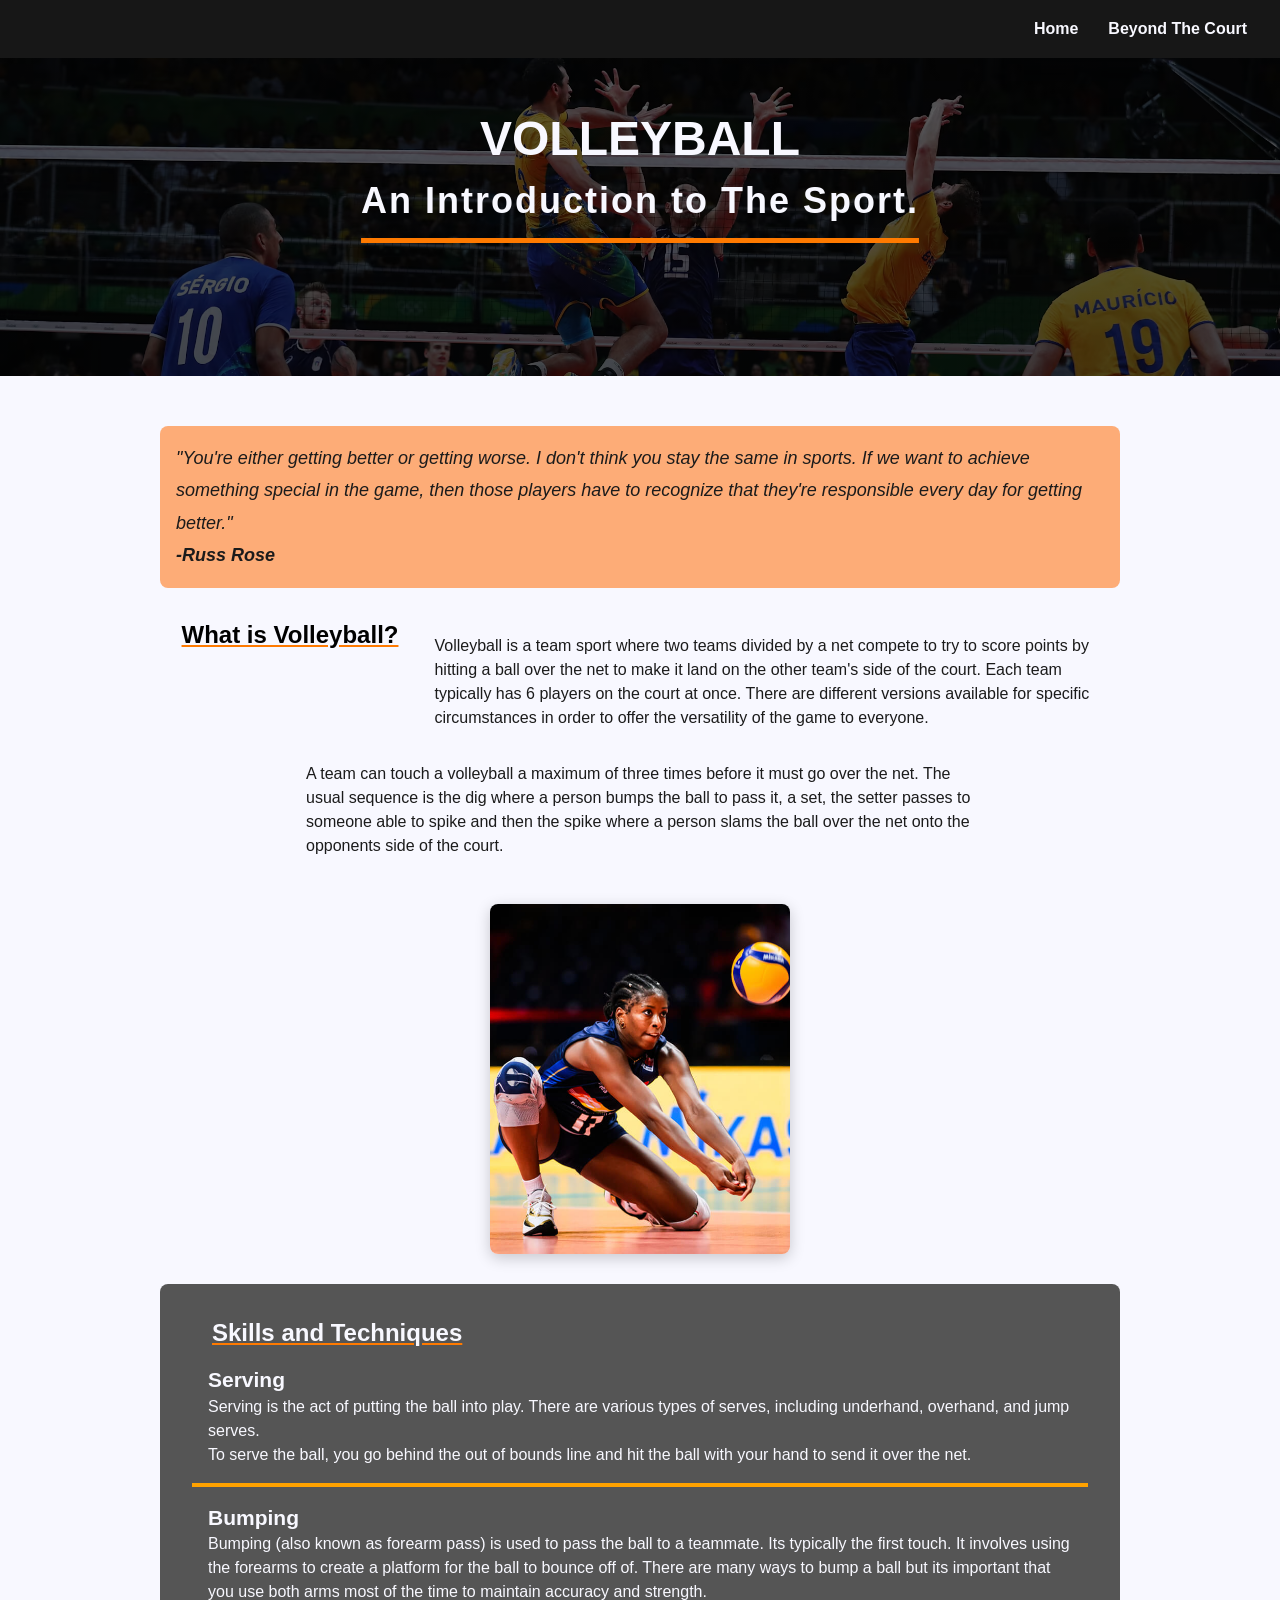
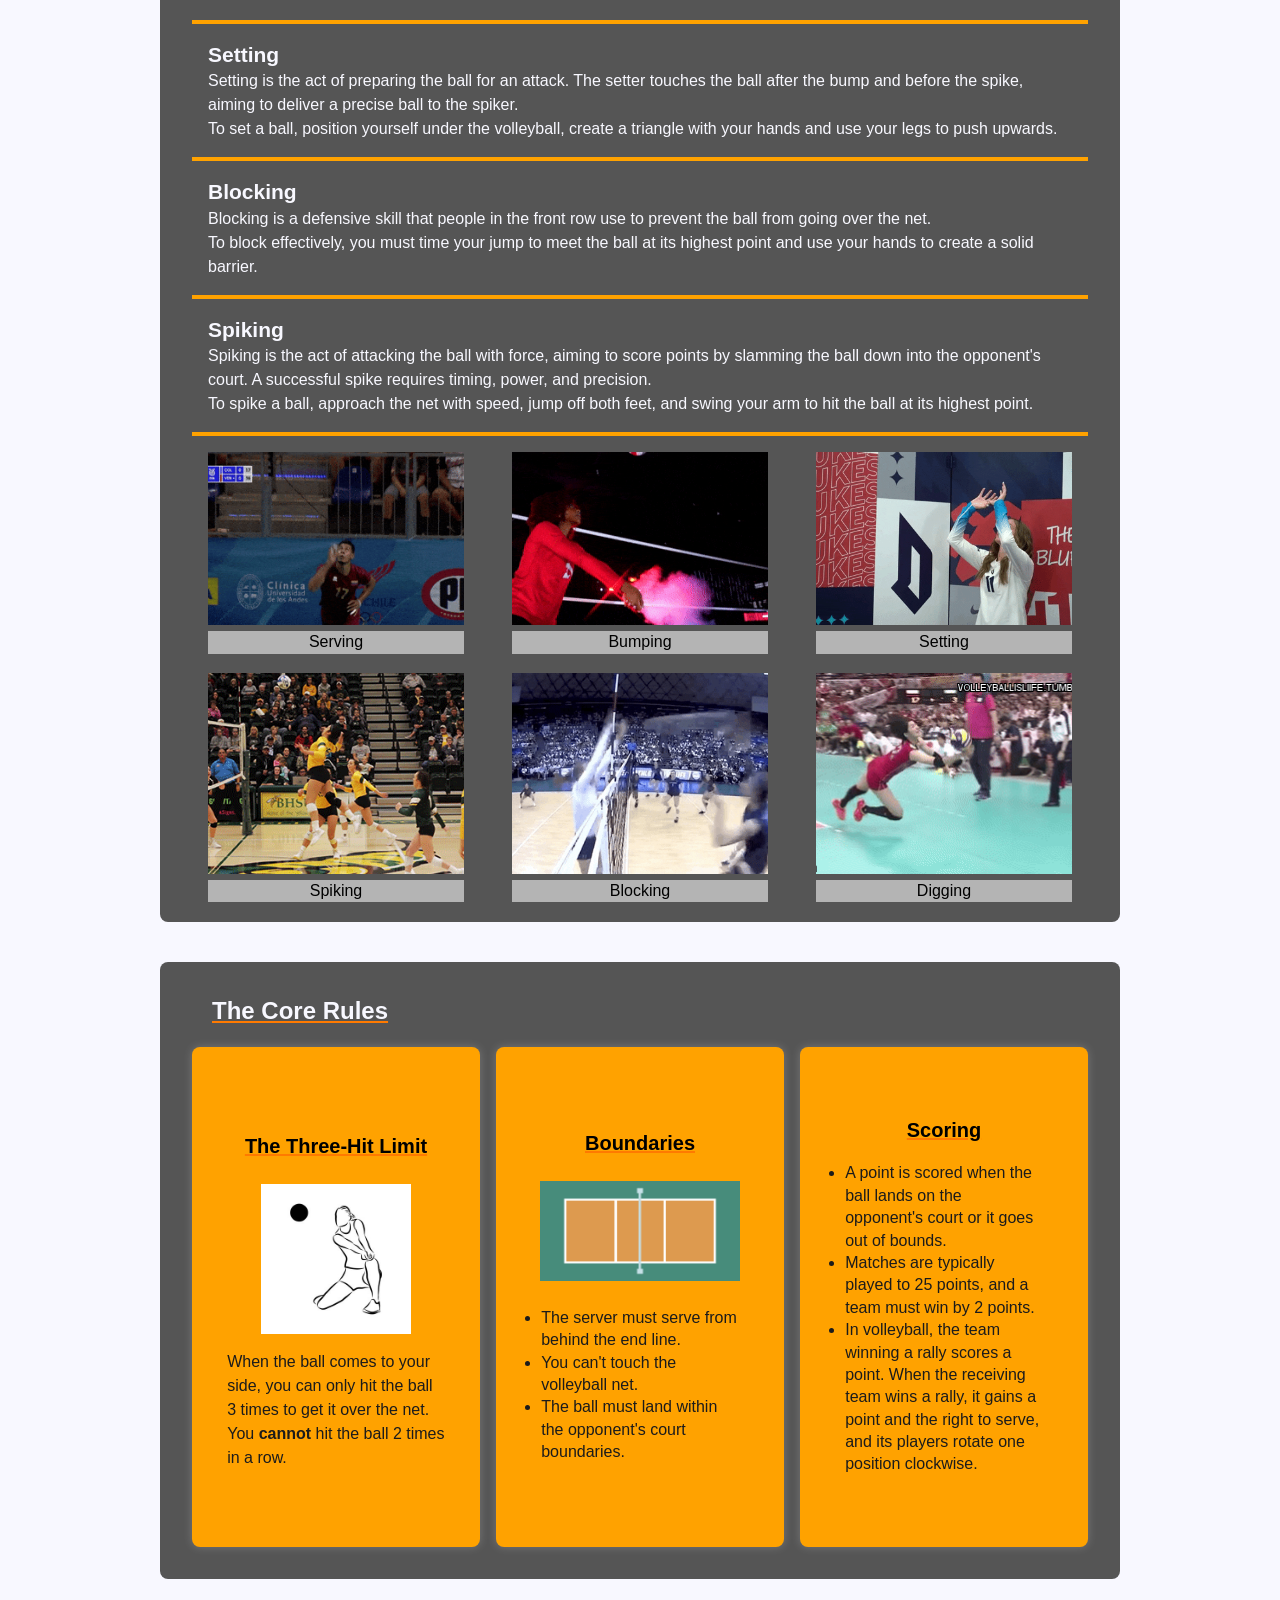
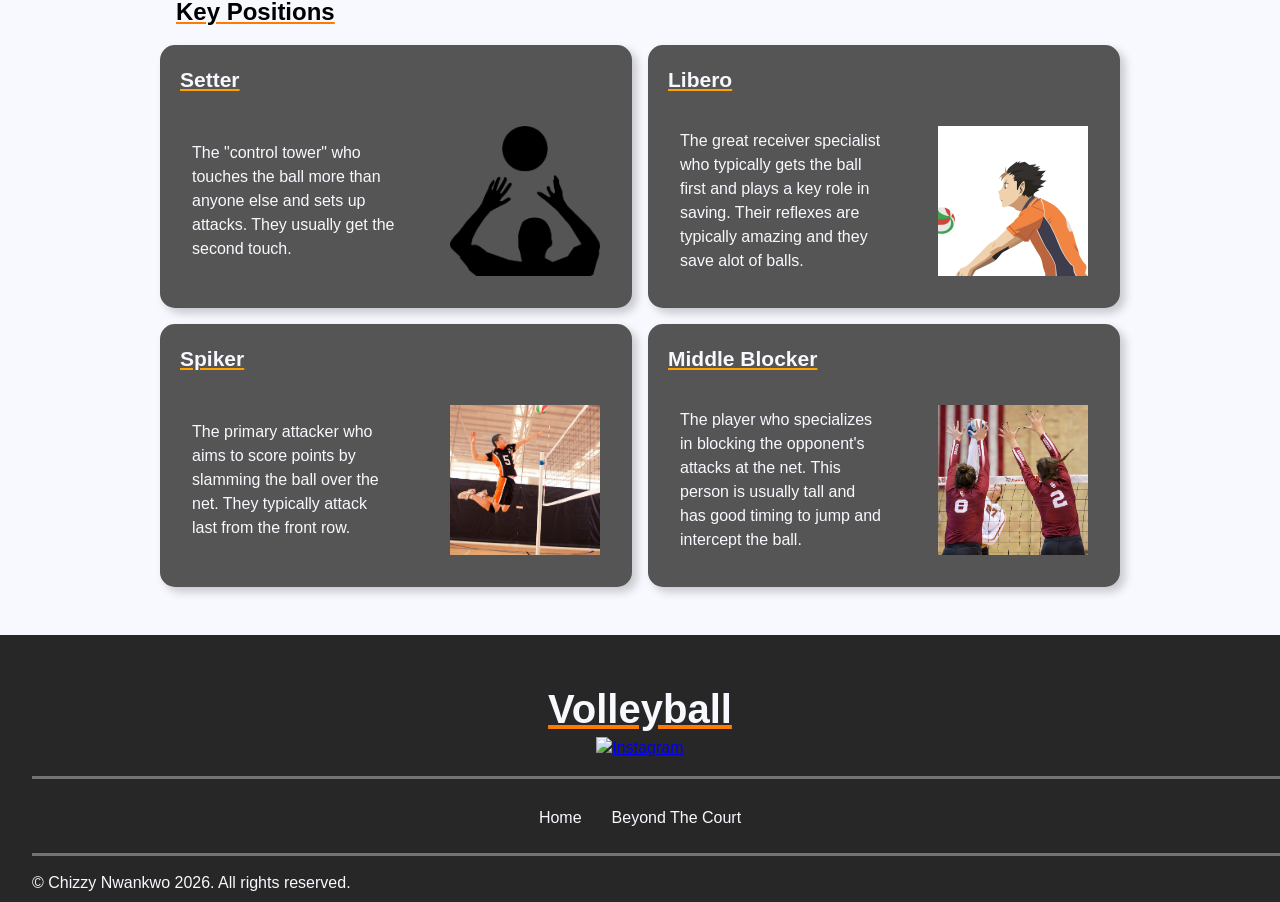
==== index.html @ 3b21a5c4 "Finished commenting beyond-the-court" ====
<!-- 
  Name: Chizzy Nwankwo
  Course: Web Development II
  Teacher: Mr. Hardman
  School: Pembina Trails Collegiate
  Date Last Modified: June 9 2026
-->
<!doctype html>
<html lang="en">
  <head>
    <meta charset="UTF-8" />
    <meta name="viewport" content="width=device-width, initial-scale=1.0" />
    <title>Volleyball</title>
    <link rel="icon" type="image/png" href="images/white-volleyball.png" />
    <link rel="stylesheet" href="stylesheets/website-styles.css" />
    <script src="scripts/back-to-top.js" defer></script>

    <style>
      /*
        This styles the quote at the beginning of the page.
        I made the font size 1.8 rem because the default paragraph size is
        1.6 and I wanted this one to stand out more.
      */
      #beginning-quote {
        background-color: #ff8b3db2;
        padding: 16px;
        border-radius: 8px;
        margin-top: 50px;
        font-size: 1.8rem;
        line-height: 1.8;
        margin-bottom: 16px;
        font-style: italic;
      }

      /*
        This styles the container that holds two paragraphs
        and an image in a flex container. It centers the content and pushes
        away from the quote above it.
      */
      #what-is-volleyball-container {
        display: flex;
        flex-direction: row;
        margin-top: 30px;
        justify-content: center;
        flex-wrap: wrap;
      }

      /*
        This styles the paragraphs in the container. I set the width as 700 because
        I wanted it to fit perfectly on a mobile device since this is an
        information website mostly.
      */
      #what-is-volleyball-container p {
        max-width: 700px;
        padding: 16px;
      }

      /*
        Here I am styling the image. I use object-fit
        because I don't want the image to become squished.
        box-shadow creates a shadow around the html layout
      */
      #what-is-volleyball-container img {
        border-radius: 8px;
        margin: 30px;
        width: 100%;
        max-width: 300px;
        max-height: 500px;
        object-fit: cover;
        box-shadow: 0 4px 15px rgba(0, 0, 0, 0.2);
      }

      /*
        This styles the skills container where it talks about the main
        skills you need when playing volleyball.
        Its flex direction is set to column because I want the content to go downwards.
       */
      #skills-container {
        display: flex;
        flex-direction: column;
        margin-right: auto;
        margin-left: auto;
        align-content: center;
        width: 100%;
        background-color: #555555;
        border-radius: 8px;
        padding: 32px;
      }

      /*
        This styles the gallery container that holds all the
        GIFs that show the volleyball skills.

        I give the grid a large gap to create space between the GIFs so that the person
      */
      #skills-gallery-container {
        display: grid;
        grid-template-columns: repeat(auto-fit, minmax(200px, 1fr));
        grid-template-rows: repeat(auto-fit, minmax(100px, 1fr));
        gap: 48px;
        margin-top: 16px;
        margin: 16px;
      }

      /*
        Styling the images inside the grid layout. This styling
        makes them take up the amount of
        space they can and I'm using cover to
        make sure the images don't stretch.
       */
      #skills-gallery-container img {
        width: 100%;
        height: 100%;
        object-fit: cover;
      }

      /*
        This styles the caption under the GIFs
        Each one has the name of the skill it is displaying so
        the example can be easily understandable after reading the information above.
      */
      #skills-gallery-container figcaption {
        background-color: #b4b4b4;
        text-align: center;
      }

      #skills-container h3 {
        color: #f8f8ff;
      }
      /*
        This styles the h4 and the paragraph elements within the skills container.
        I'm making the text color and background white and dark grey.
      */
      #skills-container h4,
      #skills-container p {
        color: ghostwhite;
        background-color: #555555;
      }

      /*
        Styling each fundamental style div inside the container
        I give each one a maximum width because I want the content to look even.
        The container is centered using margin auto.
        Each one has a border at the bottom to separate them visually.
      */
      .fundamental-skill {
        max-width: 900px;
        margin-right: auto;
        margin-left: auto;
        padding: 16px;
        border-bottom: 4px solid #ffa200;
      }

      /*
        Removing the underline on each of those h4 elements
        because I feel like there are too many underlines and
        the user will get distracted.
      */
      .fundamental-skill h4 {
        text-decoration: none;
      }

      /*
        Styling the section that holds all the core rules
        I'm giving it a padding of 16px because I want there to be
        null space for the core rule cards.
        The background is dark grey to make the cards pop out and so the user will focus more on the content.
      */
      #core-rules-container {
        margin-top: 40px;
        border-radius: 8px;
        background-color: #555555;
        padding: 32px;
      }

      /*
        Styling the h3 in the container and giving it a text color of
        ghostwhite because the background is darker.
      */
      #core-rules-container h3 {
        color: ghostwhite;
      }

      /*
        Styling the div that holds all the core rules. Making this
        a grid container so that the cards will all be the same size.
        If one card is taller, the others will match its height.

        Giving the grid columns a responsive layout allows
        for better use of space. I use auto-fit so that the cards
        can adapt to the available width.

        I also use auto-fill for the rows so that they will
        expand to fill the remaining vertical space.

        The margin-top is used to push the cards away from the h3
      */
      #core-rules {
        display: grid;
        grid-template-columns: repeat(auto-fit, minmax(250px, 1fr));
        grid-template-rows: repeat(auto-fill, 500px);
        margin-top: 20px;
        gap: 16px;
      }

      /*
        Styling the core rule cards that hold all 3 rules

        Making them a flexbox so that the content will align
        to the center and respond one-dimensionally,
        giving them each a background color that is light so that
        the content can be easily readable.

        Adding a box shadow helps to lift the cards off the background and gives
        it more of a 3D appearance.
      */
      .core-rule-card {
        display: flex;
        flex-direction: column;
        align-items: center;
        justify-content: center;
        background-color: #ffa200;
        padding: 8px;
        box-shadow: 0px 0px 10px rgba(255, 255, 255, 0.2);
        border-radius: 8px;
      }

      /*
        Styling the h4 in each of the cards. Giving it a margin to push it away
        from the top of the card and the top of the texts.
      */
      .core-rule-card h4 {
        text-align: center;
        font-size: 20px;
        margin: 8px;
      }
      /*
        Pushing the image inside the card away from the text and title
      */
      .core-rule-card img {
        margin: 16px;
      }

      /*
        Styling the text content inside the card. Giving it a width of 80%
        so that it doesn't take up the full width of the card.
        Also making the display block so that the li tags in
        the ul won't go sideways but downwards.
      */
      .core-rule-card p,
      .core-rule-card ul {
        display: block;
        color: #1b1b1b;
        width: 80%;
      }

      /*
        Styling the container that holds all the volleyball position cards.
        I used grid-template-columns and grid-template-rows
        to create a responsive 2x2 grid layout.

        I give each card a gap so that they are spaced evenly.
      */
      #volleyball-positions-container {
        display: grid;
        grid-template-columns: repeat(2, 1fr);
        grid-template-rows: repeat(2, 1fr);
        gap: 16px;
      }

      /*
        Styling the individual volleyball position cards. Giving
        it a border radius to give a more modern and sleek design.

        Adding a box shadow helps to lift the cards off the background and pop out more.
      */
      .volleyball-position-card {
        background-color: #555555;
        border-radius: 15px;
        box-shadow: 5px 5px 10px rgba(0, 0, 0, 0.2);
      }

      /*
        Styling the h4 in each of the cards. Giving it a margin to push it away
        from the top of the card and the top of the texts.

        Adding an underline to the h4 do easily distinguish
        it from the rest of the text.
      */
      .volleyball-position-card h4 {
        margin: 20px;
        color: ghostwhite;
        text-decoration: underline #ffa200;
      }

      /*
        Here I am styling the position content container which is
        a div inside the volleyball position card.

        The reason why I added another div inside was because
        I didn't like how the h4 was included in the flexbox.
        I wanted the image to be right next to the text so that
        the user could see both at the same time. I felt like having the image at the bottom
        on a computer would make them want to look at the next card right away instead of
        paying more attention to the current one.

        Giving a gap so that the image and text are not too close together.

        Giving margin so that the div will be away from the card this is also called giving null space.
      */
      .position-content {
        display: flex;
        flex-direction: row;
        justify-content: space-between;
        gap: 16px;
        align-items: center;
        margin: 32px;
      }
      /*
        Giving the images a specific size so that they are uniform across all cards.

        Object-fit is used to specify how the image should be resized to fit its container.
          cover Makes it so that the image won't stretch or distort, but instead will fill the
          container while maintaining its aspect ratio.
      */
      .position-content img {
        width: 150px;
        height: 150px;
        object-fit: cover;
      }

      /*
        Styling the paragraph inside the position content container.
        Making the width 50% to leave the other 50% for the image.
      */
      .position-content p {
        width: 50%;
        color: ghostwhite;
      }

      /*
        Centering everything once the paragraph becomes
        too skinny next to the image
        Now I want the paragraph to take up the full width because the image
        will now move to the bottom.
      */
      @media (max-width: 818px) {
        .position-content {
          flex-direction: column;
          text-align: center;
        }

        .position-content p {
          width: 100%;
        }
      }
    </style>
  </head>
  <body>
    <header>
      <nav>
        <ul>
          <li><a href="index.html">Home</a></li>
          <li><a href="beyond-the-court.html">Beyond The Court</a></li>
        </ul>
      </nav>
      <h1>Volleyball</h1>
      <h2>An Introduction to The Sport.</h2>
    </header>
    <main>
      <!-- 
        Creating a back to top button that will go the bottom right. 
        
        The # in the href makes the a tag link to the page the user is in.
        Adding the arrow up image so that people can understand it brings them up.
      -->
      <a id="back-to-top" href="#"
        ><img src="images/arrow-up.png" alt="Arrow up button image."
      /></a>

      <!-- 
        This is the beginning quote for the volleyball webpage.
        
        I use a span to refrence the person that gave the quote because
        it is easier and better than using a blockquote and cite tag.
      -->
      <p id="beginning-quote">
        "You're either getting better or getting worse. I don't think you stay
        the same in sports. If we want to achieve something special in the game,
        then those players have to recognize that they're responsible every day
        for getting better."
        <br />
        <span style="font-weight: bold; font-style: italic">-Russ Rose</span>
      </p>

      <!-- 
        This section explains what volleyball is and 
        the simple rules that someone that wants 
        to watch will want to know.
      -->
      <section>
        <div id="what-is-volleyball-container">
          <h3>What is Volleyball?</h3>
          <p>
            Volleyball is a team sport where two teams divided by a net compete
            to try to score points by hitting a ball over the net to make it
            land on the other team's side of the court. Each team typically has
            6 players on the court at once. There are different versions
            available for specific circumstances in order to offer the
            versatility of the game to everyone.
          </p>
          <p>
            A team can touch a volleyball a maximum of three times before it
            must go over the net. The usual sequence is the dig where a person
            bumps the ball to pass it, a set, the setter passes to someone able
            to spike and then the spike where a person slams the ball over the
            net onto the opponents side of the court.
          </p>

          <!-- 
            loading lazy makes the image load when the
            user scrolls onto the image
          -->
          <img
            width="500"
            height="350"
            src="images/woman-bumping-ball.jpg"
            alt=""
            loading="lazy" />
        </div>
      </section>

      <!-- 
        This container holds an explanation for the main skills used in volleyball.

        I found it easier and more organzied to just
        give the divs that explained skills to have a class.

        Each one has a h4 for typography hierachy.
      -->
      <section id="skills-container">
        <h3>Skills and Techniques</h3>
        <div>
          <div class="fundamental-skill">
            <h4>Serving</h4>
            <p>
              Serving is the act of putting the ball into play. There are
              various types of serves, including underhand, overhand, and jump
              serves.<br />
              To serve the ball, you go behind the out of bounds line and hit
              the ball with your hand to send it over the net.
            </p>
          </div>
          <div class="fundamental-skill">
            <h4>Bumping</h4>
            <p>
              Bumping (also known as forearm pass) is used to pass the ball to a
              teammate. Its typically the first touch. It involves using the
              forearms to create a platform for the ball to bounce off of. There
              are many ways to bump a ball but its important that you use both
              arms most of the time to maintain accuracy and strength.
            </p>
          </div>
          <div class="fundamental-skill">
            <h4>Setting</h4>
            <p>
              Setting is the act of preparing the ball for an attack. The setter
              touches the ball after the bump and before the spike, aiming to
              deliver a precise ball to the spiker. <br />
              To set a ball, position yourself under the volleyball, create a
              triangle with your hands and use your legs to push upwards.
            </p>
          </div>
          <div class="fundamental-skill">
            <h4>Blocking</h4>
            <p>
              Blocking is a defensive skill that people in the front row use to
              prevent the ball from going over the net.<br />
              To block effectively, you must time your jump to meet the ball at
              its highest point and use your hands to create a solid barrier.
            </p>
          </div>
          <div class="fundamental-skill">
            <h4>Spiking</h4>
            <p>
              Spiking is the act of attacking the ball with force, aiming to
              score points by slamming the ball down into the opponent's court.
              A successful spike requires timing, power, and precision.<br />
              To spike a ball, approach the net with speed, jump off both feet,
              and swing your arm to hit the ball at its highest point.
            </p>
          </div>
        </div>
        <!-- 
          This is going to hold a grid that shows GIFs of the different
          skills and techniques.

          Each GIF is wrapped in a figure because I want the
          name of the skill to be easily under the image using a figcaption.

          Do images with a caption need an alt text?
        -->
        <div id="skills-gallery-container">
          <figure>
            <img
              src="images/man-serving-volleyball.gif"
              alt="A tall, tan man jump serving a mikasa volleyball."
              loading="lazy" />
            <figcaption>Serving</figcaption>
          </figure>
          <figure>
            <img
              src="images/person-bumping-ball.gif"
              alt="A dark skinned, puffy haired middle aged woman bumping a volleyball."
              loading="lazy" />
            <figcaption>Bumping</figcaption>
          </figure>
          <figure>
            <img
              src="images/Volleyball Setting GIF by GoDuquesne.gif"
              alt="A white middle aged female setting a volleyball."
              loading="lazy" />
            <figcaption>Setting</figcaption>
          </figure>
          <figure>
            <img
              src="images/volleyball spike GIF by Black Hills State University.gif"
              alt="A female slamming a volleyball down to the opposite court then celebrating with her team afterwards."
              loading="lazy" />
            <figcaption>Spiking</figcaption>
          </figure>
          <figure>
            <img
              src="images/College Sports Sport GIF by NCAA Championships.gif"
              alt="A female jumping and blocking a volleyball."
              loading="lazy" />
            <figcaption>Blocking</figcaption>
          </figure>
          <figure>
            <img
              src="images/person-digging-for-volleyball.webp"
              alt="An asian female diving for the volleyball outside of court and sommersaulting."
              loading="lazy" />
            <figcaption>Digging</figcaption>
          </figure>
        </div>
      </section>

      <!-- 
        This section holds the 3 main rules for playing volleyball.
        
        The section has an id to style some css properties like the background.
          I did this because I felt like the rule cards needed more space so
          that it could be more easy to read.

        The next div has an id because it will hold the cards under it.

        Lastly, the core rules cards each have a
        class so that it can be easy to style the content in it.
      -->
      <section id="core-rules-container">
        <h3>The Core Rules</h3>
        <div id="core-rules">
          <div class="core-rule-card">
            <h4>The Three-Hit Limit</h4>
            <img
              src="images/volleyball-player-serving-ball-black-white-vector-outline_231873-6393.jpg"
              width="150px"
              height="150px"
              loading="lazy" />
            <p>
              When the ball comes to your side, you can only hit the ball 3
              times to get it over the net. You <b>cannot</b> hit the ball 2
              times in a row.
            </p>
          </div>
          <div class="core-rule-card">
            <h4>Boundaries</h4>
            <img
              src="images/volleyball-court.png"
              width="200px"
              height="100px"
              alt="Birds eye view of a volleyball court."
              loading="lazy" />
            <ul id="boundaries-list-rule">
              <li>The server must serve from behind the end line.</li>
              <li>You can't touch the volleyball net.</li>
              <li>
                The ball must land within the opponent's court boundaries.
              </li>
            </ul>
          </div>

          <div class="core-rule-card">
            <h4>Scoring</h4>
            <ul>
              <li>
                A point is scored when the ball lands on the opponent's court or
                it goes out of bounds.
              </li>
              <li>
                Matches are typically played to 25 points, and a team must win
                by 2 points.
              </li>
              <li>
                In volleyball, the team winning a rally scores a point. When the
                receiving team wins a rally, it gains a point and the right to
                serve, and its players rotate one position clockwise.
              </li>
            </ul>
          </div>
        </div>
      </section>

      <!-- 
        This section talks about the 4 main positions in volleyball.
        I used inline styling for the h3 because 
        I only needed to change one property.

        Each card has an image so that the user can see what they mainly do.
      -->
      <section>
        <h3 style="padding: 16px">Key Positions</h3>

        <div id="volleyball-positions-container">
          <div class="volleyball-position-card">
            <h4>Setter</h4>
            <div class="position-content">
              <p>
                The "control tower" who touches the ball more than anyone else
                and sets up attacks. They usually get the second touch.
              </p>
              <img
                style="object-position: center 0px"
                src="images/volleyball-setter-silhouette-000000-xl.png"
                alt="A volleyball player setting the ball."
                loading="lazy" />
            </div>
          </div>
          <div class="volleyball-position-card">
            <h4>Libero</h4>
            <div class="position-content">
              <p>
                The great receiver specialist who typically gets the ball first
                and plays a key role in saving. Their reflexes are typically
                amazing and they save alot of balls.
              </p>
              <img src="images/libero-haikyuu.webp" alt="" loading="lazy" />
            </div>
          </div>
          <div class="volleyball-position-card">
            <h4>Spiker</h4>
            <div class="position-content">
              <p>
                The primary attacker who aims to score points by slamming the
                ball over the net. They typically attack last from the front
                row.
              </p>
              <img src="images/Spiker.webp" alt="" loading="lazy" />
            </div>
          </div>
          <div class="volleyball-position-card">
            <h4>Middle Blocker</h4>
            <div class="position-content">
              <p>
                The player who specializes in blocking the opponent's attacks at
                the net. This person is usually tall and has good timing to jump
                and intercept the ball.
              </p>
              <img
                src="images/volleyball-middle-blocker.jpg"
                alt=""
                loading="lazy" />
            </div>
          </div>
        </div>
      </section>
    </main>

    <!-- 
      This footer holds the links to Volleyball Canada's socials, 
      nav navigation to the other webpages and 
      copyright info.

      I add a hr tag to seperate the navigation from the legal information.
    -->
    <footer>
      <div id="footer-content">
        <h4>Volleyball</h4>
        <ul>
          <li>
            <a href="https://www.instagram.com/volleyball/">
              <img
                src="https://cdn.prod.website-files.com/5b37b8e3f23df3a4846e507e/5b4e434e7f14845cf1c931e2_DIMENSIONS_Social_Instagram.svg"
                alt="Instagram"
                loading="lazy" />
            </a>
          </li>
          <li>
            <a href="https://www.facebook.com/volleyball/">
              <img
                src="https://cdn.prod.website-files.com/5b37b8e3f23df3a4846e507e/5b4e434d86ae4be2b1b05e79_DIMENSIONS_Social_Facebook.svg"
                alt=""
                loading="lazy"
            /></a>
          </li>
          <li>
            <a href="https://twitter.com/volleyball">
              <img
                src="https://cdn.prod.website-files.com/5b37b8e3f23df3a4846e507e/5b4e434e7f1484082cc931e4_DIMENSIONS_Social_Twitter.svg"
                alt=""
                loading="lazy"
            /></a>
          </li>
        </ul>
        <hr />
        <nav>
          <ul>
            <li><a href="index.html">Home</a></li>
            <li><a href="beyond-the-court.html">Beyond The Court</a></li>
          </ul>
        </nav>
        <hr />
        <div id="footer-legal-copyright">
          &copy; Chizzy Nwankwo 2026. All rights reserved.
        </div>
      </div>
    </footer>
  </body>
</html>
---- stylesheets/website-styles.css ----
* {
  margin: 0;
  padding: 0;
  /* 
    This makes it so that the website will make the border the
    visible content outline to keep
    sizing consistent 
  */
  box-sizing: border-box;
  line-height: 140%;
}

html {
  /* This makes sizing easier and consistent. */
  font-size: 62.5%;
  scroll-behavior: smooth;
  scrollbar-width: none;
}

/* For Safari, Chrome, and Opera */
html::-webkit-scrollbar {
  display: none;
}

body {
  font-family: Verdana, Geneva, Tahoma, sans-serif;
  margin: 0;
  padding: 0;
  background-color: #f8f8ff;
  overflow-x: hidden;
  font-size: 1.6rem;
}

main {
  width: 90%;
  max-width: 960px;
  margin: 0 auto;
}

header {
  background-color: #1e1e1e;
  background-image:
    linear-gradient(rgba(0, 0, 0, 0.6), rgba(0, 0, 0, 0.7)),
    url(../images/volleyball-men-playing.avif);
  background-size: cover;
  background-position: center 35%;
  padding-bottom: 150px;
  width: 100%;
  display: flex;
  flex-direction: column;
}

nav {
  background-color: #171717;
  padding: 8px;
}

ul {
  display: flex;
  flex-direction: row;
  justify-content: right;
  margin: 0;
  padding: 10px;
}

nav li {
  list-style-type: none;
  margin: 0 15px;
  color: ghostwhite;
}

nav a {
  color: ghostwhite;
  font-weight: bold;
  text-decoration: none;
  position: relative;
  font-size: 1.6rem;
}

nav a::after {
  /*
    This makes it so that the pseudo-element
    won't have any text in it.
  */
  content: "";
  /* 
    Setting the position to absolute so that it
    will start at the origin of the anchor tag
  */
  position: absolute;

  width: 0;
  height: 2px;

  /* Positioning the underline */
  bottom: -5px;
  left: 100%;

  /* 
    Transform is used to move the element from it's original position.

    This moves the element half of
    it's containers width
  */
  transform: translateX(-100%);
  background-color: #ff7a00;
  /* 
    This is used to smoothly animate the
    width of the underline when hovering over the link.

    The ease-out easing function makes the animation
    start fast and end slow.
  */
  transition: width 0.3s ease-out;
}

/* Animating the underline when hover */
nav a:hover::after {
  width: 100%;
}

h1 {
  display: inline;
  text-align: center;
  color: ghostwhite;
  font-size: 48px;
  transform: translate(0, 70%);
  letter-spacing: 1%;
  text-transform: uppercase;
}

h2 {
  text-align: center;
  color: ghostwhite;
  font-size: 36px;
  margin-top: 50px;
  letter-spacing: 2px;
  text-decoration: underline 5px #ff7a00;
  text-underline-offset: 25px;
}

h3 {
  font-size: 24px;
  -webkit-text-decoration: underline #ff7a00;
  text-decoration: underline #ff7a00;
  padding: 0 20px;
}

h4 {
  font-size: 21px;
  -webkit-text-decoration: underline #ff7a00;
  text-decoration: underline #ff7a00;
}

.reference-link {
  color: #ff8c42;
  -webkit-text-decoration: underline 1px #ff8c42;
  text-decoration: underline 1px #ff8c42;
  text-underline-offset: 0.35em;
  transition:
    color 0.15s ease-in-out,
    -webkit-text-decoration 0.15s ease;
  transition:
    color 0.15s ease-in-out,
    text-decoration 0.15s ease;
  transition:
    color 0.15s ease-in-out,
    text-decoration 0.15s ease,
    -webkit-text-decoration 0.15s ease;
}

.reference-link:hover {
  color: #ca4d00;
  -webkit-text-decoration: underline #ca4d00;
  text-decoration: underline #ca4d00;
}

p {
  font-size: 1.6rem;
  line-height: 1.5;
  color: #1b1b1b;
}
hr {
  border: none;
  border-bottom: 3px solid gray;
  width: 70%;
  margin-left: auto;
  margin-right: auto;
}

#back-to-top {
  display: flex;
  align-items: center;
  justify-content: center;
  position: fixed;
  bottom: 20px;
  right: 30px;
  z-index: 100;
  width: 45px;
  height: 45px;
  border: none;
  background-color: rgb(164, 164, 164);
  color: white;
  cursor: pointer;
  padding: 15px;
  border-radius: 100px;
  pointer-events: none;
  opacity: 0;
}

#back-to-top.active {
  pointer-events: auto;
  opacity: 1;
}

#back-to-top:hover {
  border: 1px solid #ff7a00;
}

footer {
  background-color: #272727;
  color: ghostwhite;
  text-align: center;
  padding: 30px 16px;
  margin-top: 48px;
}

footer nav {
  margin-top: 20px;
  background: transparent;
  padding: 8px;
}

footer nav a {
  font-weight: 100;
  transition: none !important;
  animation: none !important;
}

footer ul {
  display: flex;
  flex-direction: row;
  justify-content: center;
  list-style-type: none;
  padding: 0;
}

footer hr {
  width: 100vw;
  border-color: #737373;
  margin: 16px;
  margin: 0 auto;
  padding: 8px;
}

footer h4 {
  font-size: 40px;
}

#footer-content {
  display: flex;
  flex-direction: column;
  position: relative;
  padding: 16px;
}
#footer-legal-copyright {
  position: absolute;
  top: 100%;
}
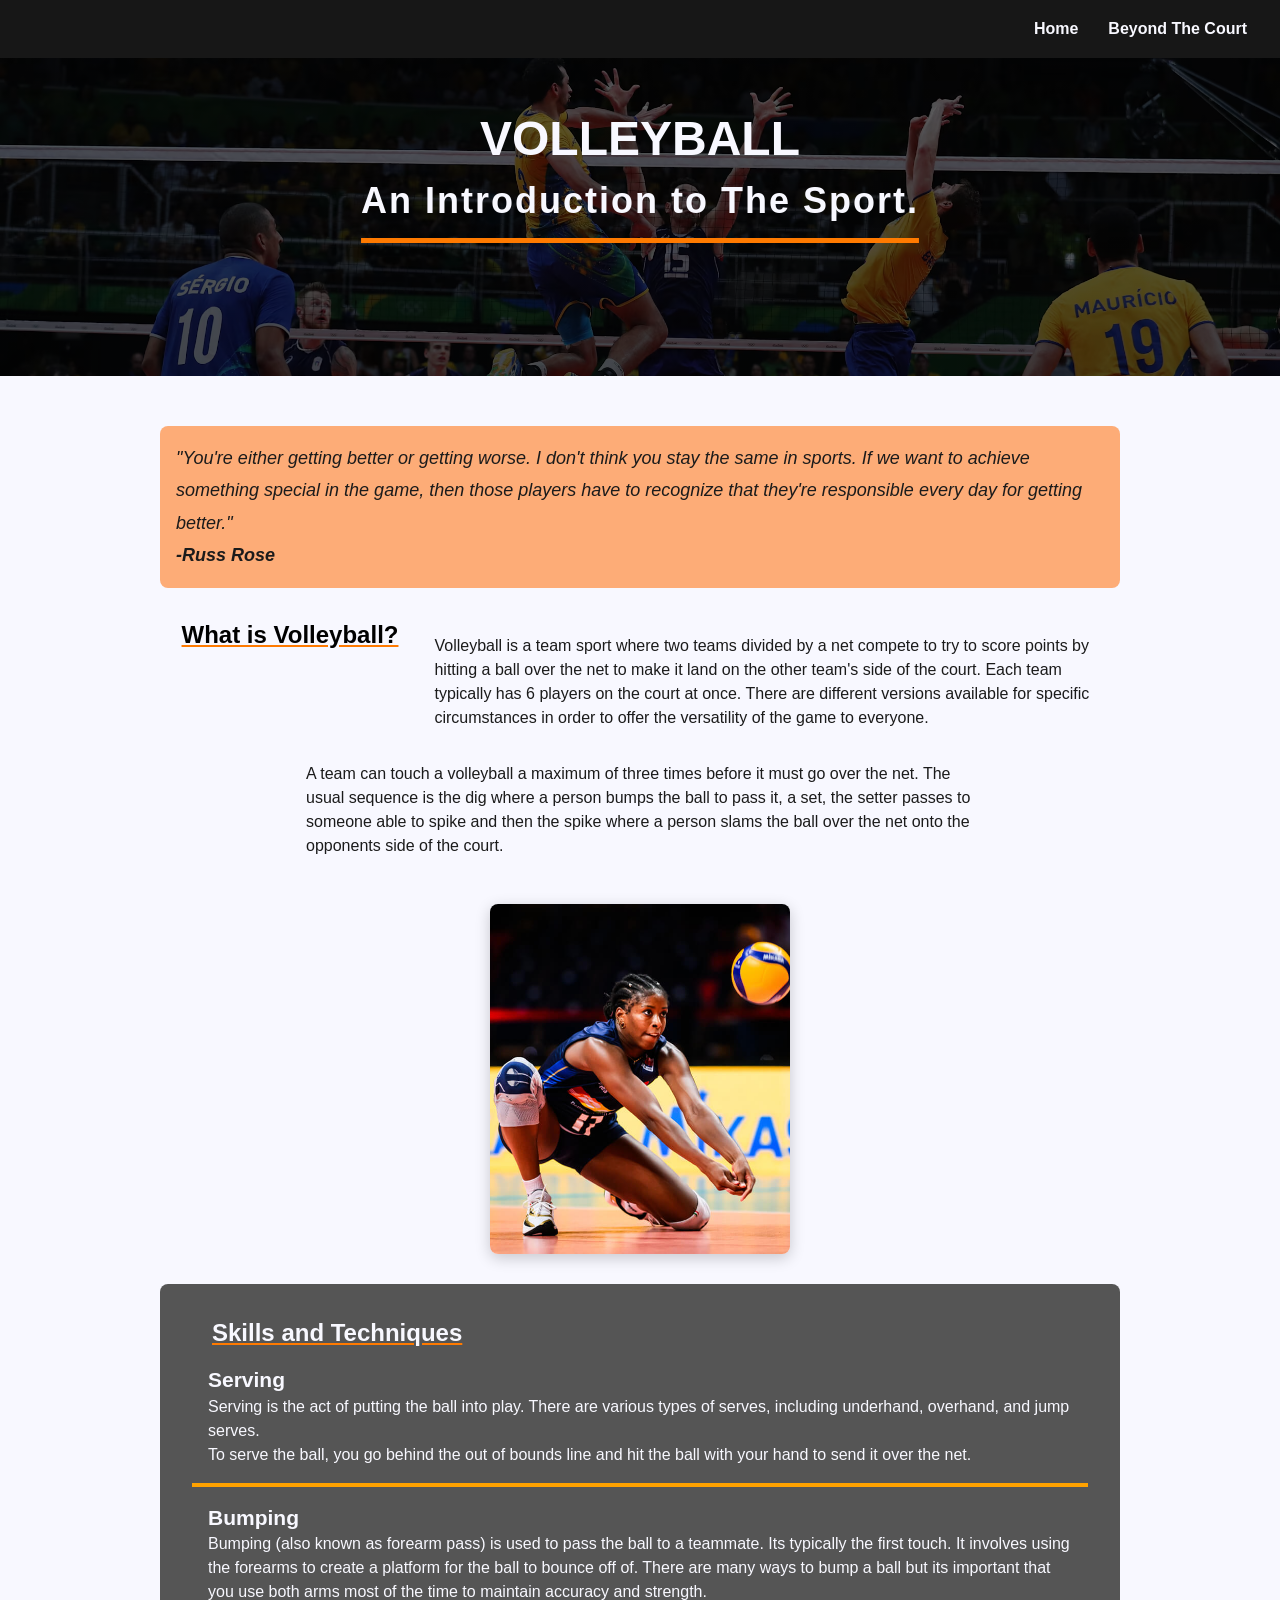
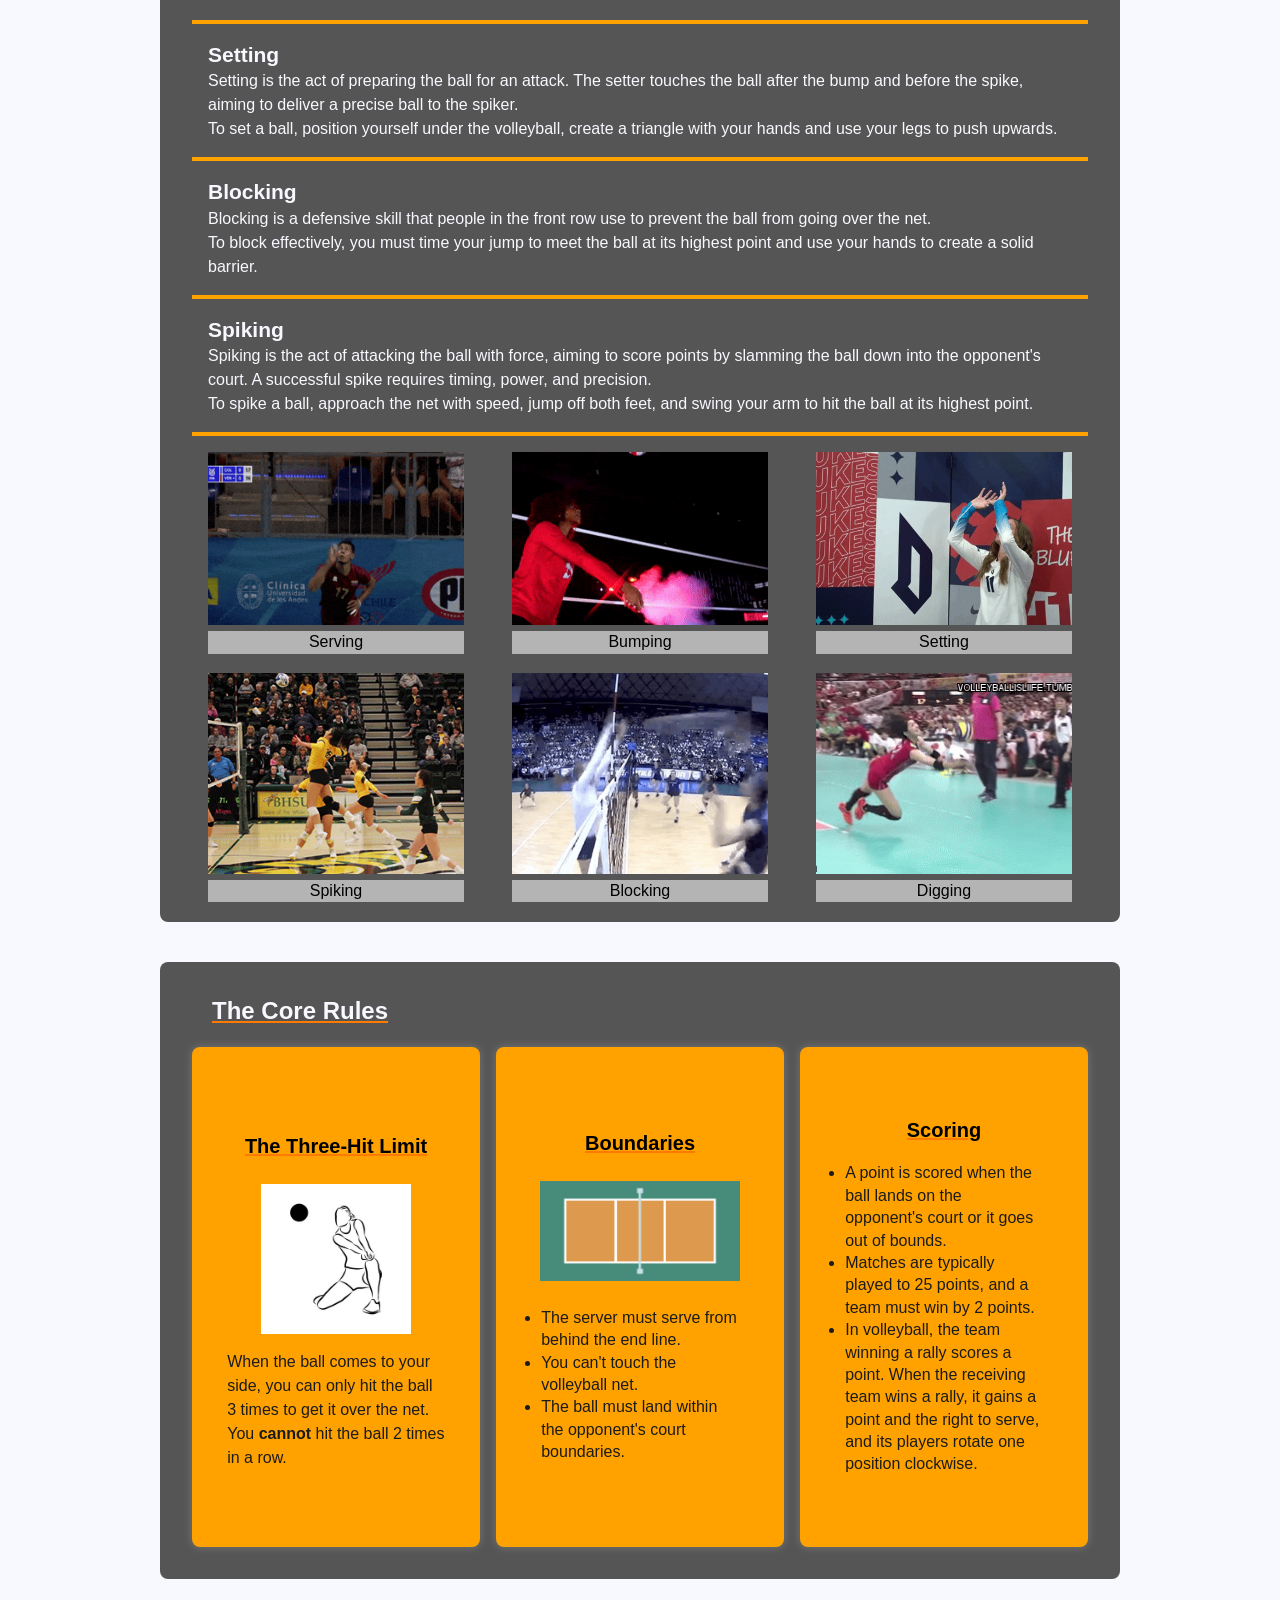
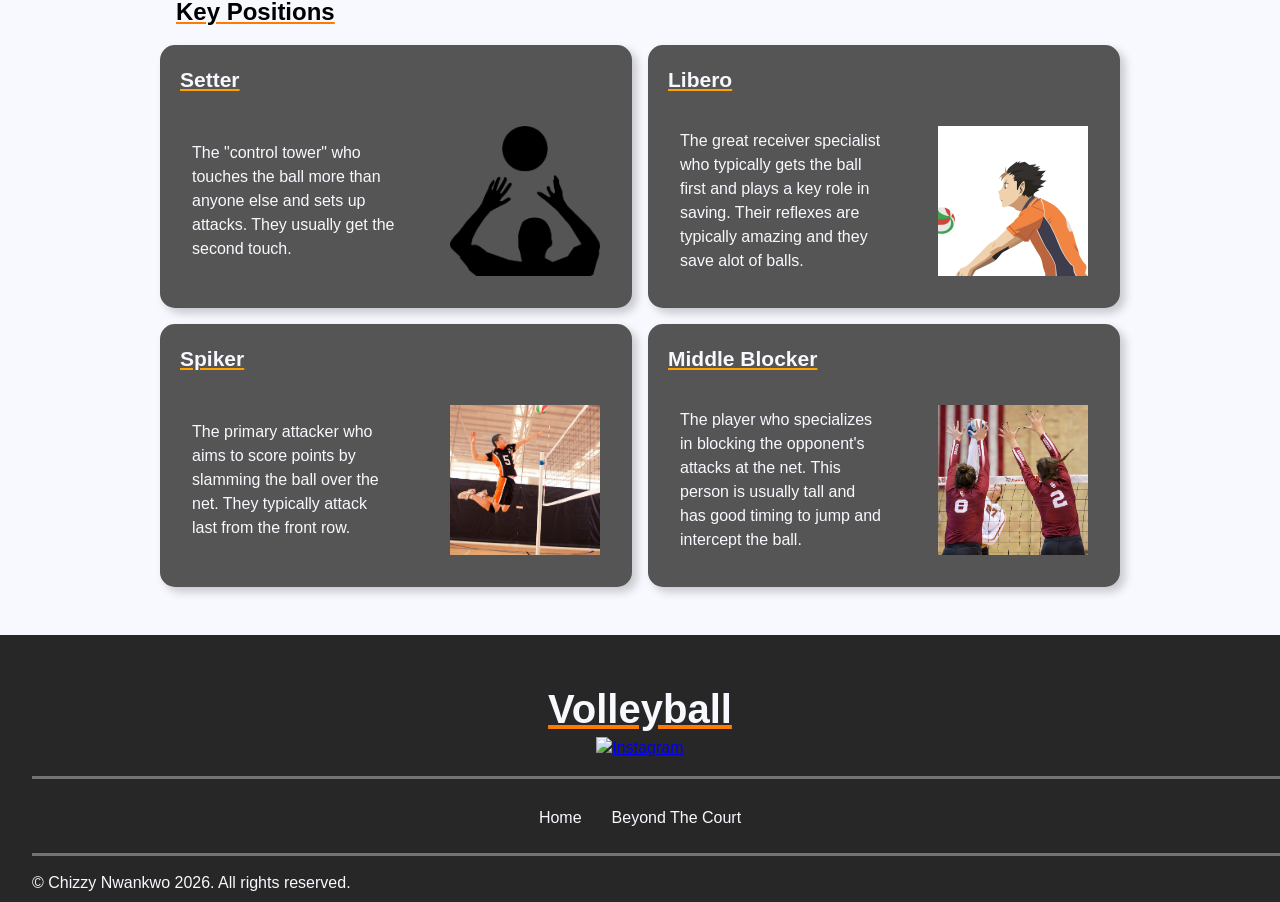
==== commit 2b44c1c6: "June 10 Evening" ====
--- a/index.html
+++ b/index.html
@@ -3,7 +3,7 @@
   Course: Web Development II
   Teacher: Mr. Hardman
   School: Pembina Trails Collegiate
-  Date Last Modified: June 9 2026
+  Date Last Modified: June 10 2026
 -->
 <!doctype html>
 <html lang="en">
--- a/stylesheets/website-styles.css
+++ b/stylesheets/website-styles.css
@@ -17,26 +17,48 @@
   scrollbar-width: none;
 }
 
-/* For Safari, Chrome, and Opera */
+/* 
+  This webkit makes the scrollbar not visible for older browers like 
+  Safari, Chrome, and Opera
+*/
 html::-webkit-scrollbar {
   display: none;
 }
 
+/* 
+  Styling the body to make sure it follows good web standards.
+*/
 body {
+  /* 
+    Using Tahoma which is a web-safe font because I like how the letters have
+    good spacing so that the content can be easily read. According to wix.com,
+    Verdana is one of the most readable fonts available.
+  */
   font-family: Verdana, Geneva, Tahoma, sans-serif;
   margin: 0;
   padding: 0;
   background-color: #f8f8ff;
+  /* 
+    This makes it so that there won't be a horizontal scrollbar 
+    if there is content that passes the regular width of the webpage.
+  */
   overflow-x: hidden;
   font-size: 1.6rem;
 }
 
 main {
+  /* 
+    I am using a liquid layout
+  */
   width: 90%;
   max-width: 960px;
   margin: 0 auto;
 }
 
+/* 
+  This styles the header and makes the image under it, have a gradient over 
+  it so that the headings can be easily read.
+*/
 header {
   background-color: #1e1e1e;
   background-image:
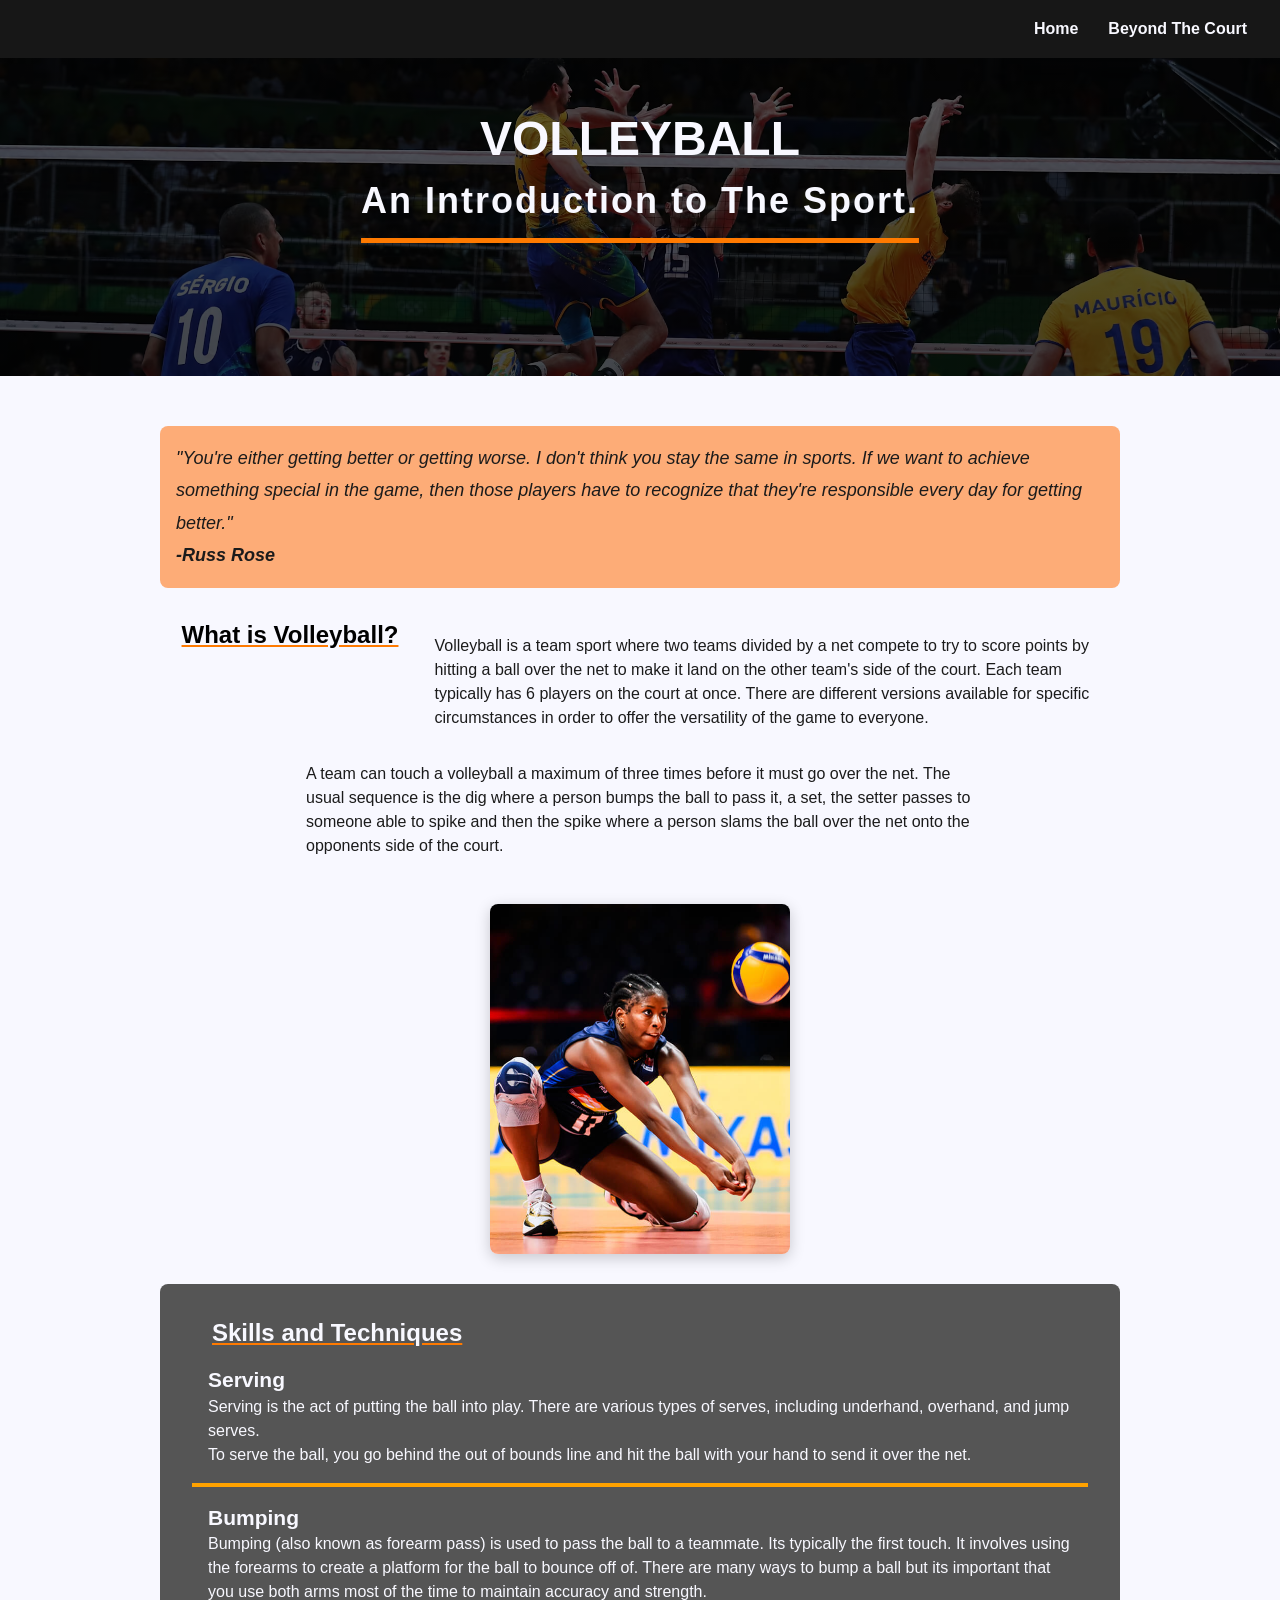
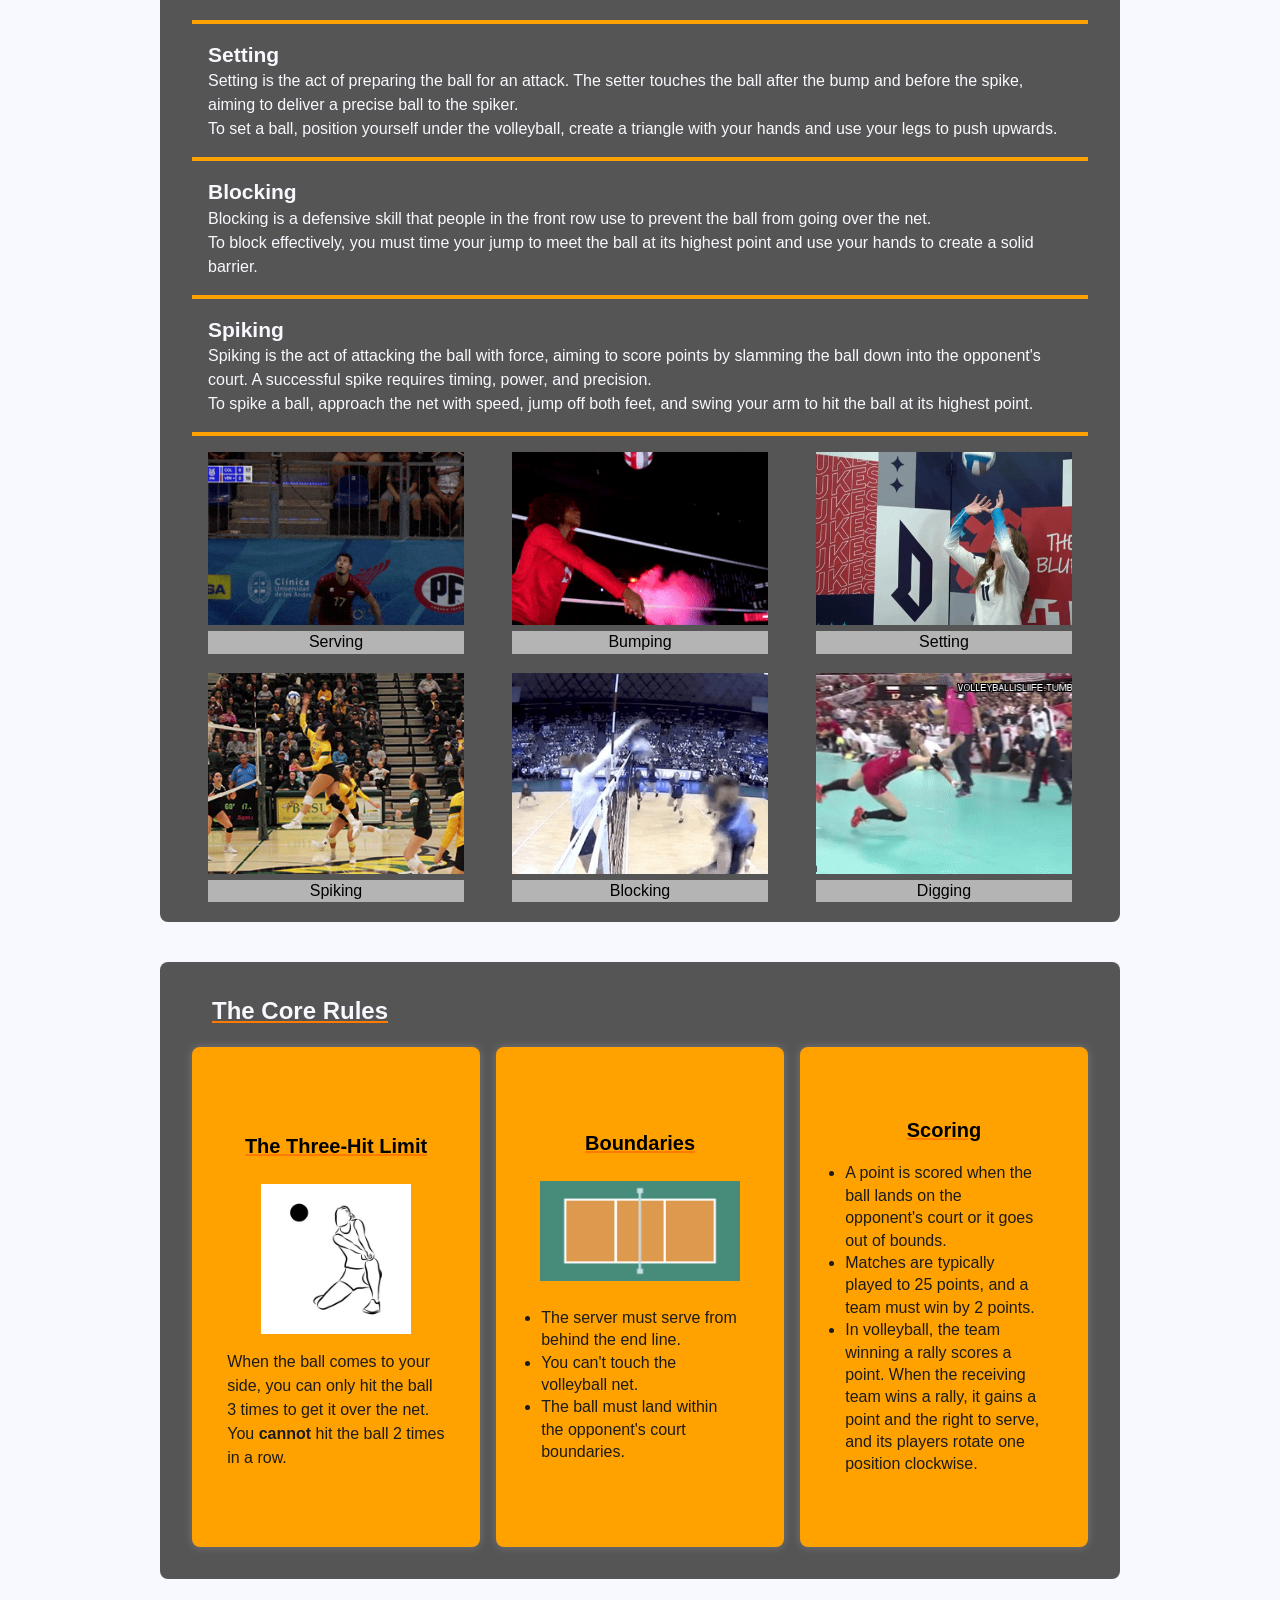
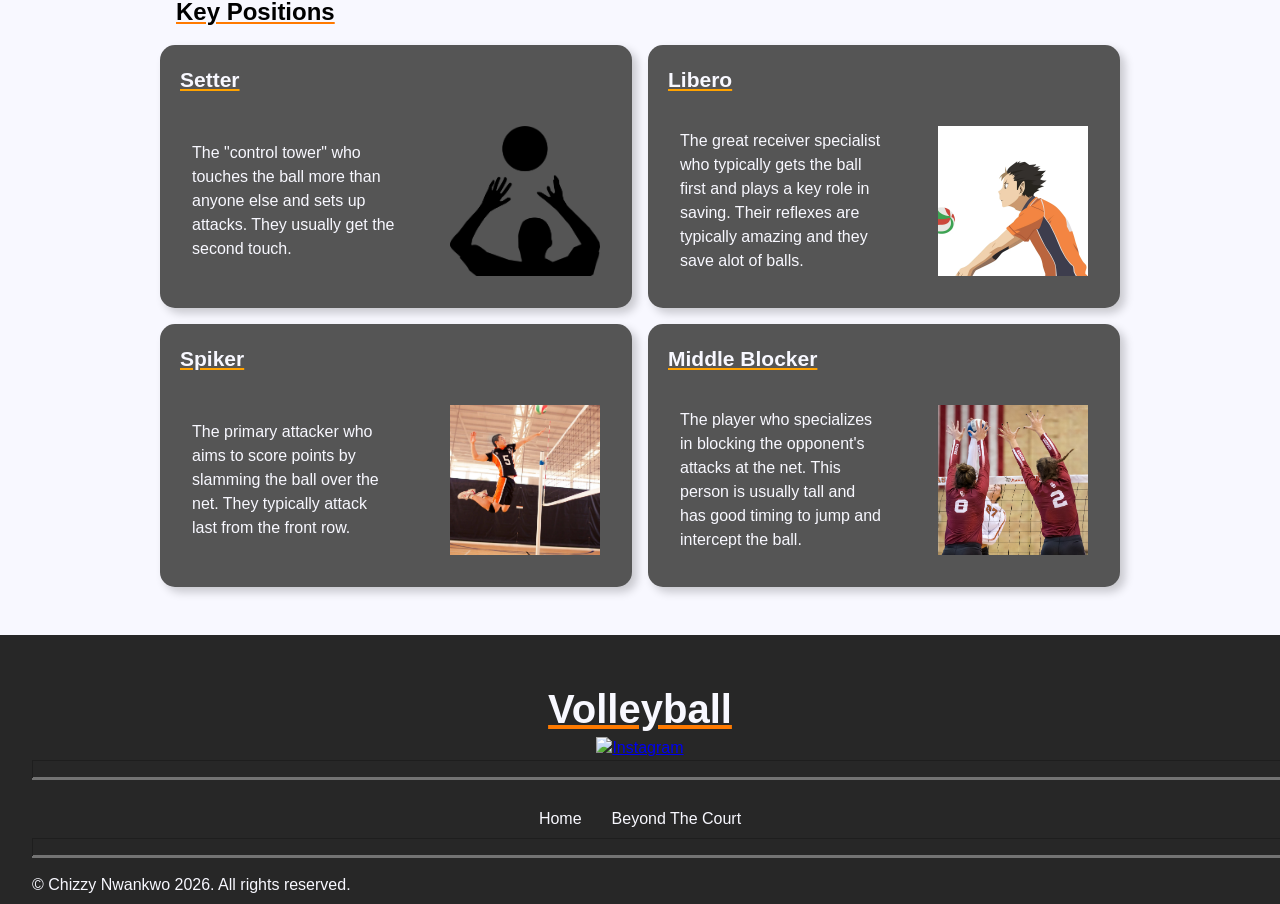
==== commit f05b5fe4: "Finished commenting the css stylesheet" ====
--- a/index.html
+++ b/index.html
@@ -687,32 +687,34 @@
     <footer>
       <div id="footer-content">
         <h4>Volleyball</h4>
-        <ul>
-          <li>
-            <a href="https://www.instagram.com/volleyball/">
-              <img
-                src="https://cdn.prod.website-files.com/5b37b8e3f23df3a4846e507e/5b4e434e7f14845cf1c931e2_DIMENSIONS_Social_Instagram.svg"
-                alt="Instagram"
-                loading="lazy" />
-            </a>
-          </li>
-          <li>
-            <a href="https://www.facebook.com/volleyball/">
-              <img
-                src="https://cdn.prod.website-files.com/5b37b8e3f23df3a4846e507e/5b4e434d86ae4be2b1b05e79_DIMENSIONS_Social_Facebook.svg"
-                alt=""
-                loading="lazy"
-            /></a>
-          </li>
-          <li>
-            <a href="https://twitter.com/volleyball">
-              <img
-                src="https://cdn.prod.website-files.com/5b37b8e3f23df3a4846e507e/5b4e434e7f1484082cc931e4_DIMENSIONS_Social_Twitter.svg"
-                alt=""
-                loading="lazy"
-            /></a>
-          </li>
-        </ul>
+        <div>
+          <ul>
+            <li>
+              <a href="https://www.instagram.com/volleyball/">
+                <img
+                  src="https://cdn.prod.website-files.com/5b37b8e3f23df3a4846e507e/5b4e434e7f14845cf1c931e2_DIMENSIONS_Social_Instagram.svg"
+                  alt="Instagram"
+                  loading="lazy" />
+              </a>
+            </li>
+            <li>
+              <a href="https://www.facebook.com/volleyball/">
+                <img
+                  src="https://cdn.prod.website-files.com/5b37b8e3f23df3a4846e507e/5b4e434d86ae4be2b1b05e79_DIMENSIONS_Social_Facebook.svg"
+                  alt=""
+                  loading="lazy"
+              /></a>
+            </li>
+            <li>
+              <a href="https://twitter.com/volleyball">
+                <img
+                  src="https://cdn.prod.website-files.com/5b37b8e3f23df3a4846e507e/5b4e434e7f1484082cc931e4_DIMENSIONS_Social_Twitter.svg"
+                  alt=""
+                  loading="lazy"
+              /></a>
+            </li>
+          </ul>
+        </div>
         <hr />
         <nav>
           <ul>
--- a/stylesheets/website-styles.css
+++ b/stylesheets/website-styles.css
@@ -95,6 +95,10 @@
   color: ghostwhite;
   font-weight: bold;
   text-decoration: none;
+  /* 
+    This makes the navigation link be a relative position so that the 
+    pseudo-element can be absolutely positioned within it.
+  */
   position: relative;
   font-size: 1.6rem;
 }
@@ -157,6 +161,7 @@
   font-size: 36px;
   margin-top: 50px;
   letter-spacing: 2px;
+  -webkit-text-decoration: underline 5px #ff7a00;
   text-decoration: underline 5px #ff7a00;
   text-underline-offset: 25px;
 }
@@ -174,71 +179,133 @@
   text-decoration: underline #ff7a00;
 }
 
+/* 
+  Styling the reference links and giving them an animation
+*/
 .reference-link {
   color: #ff8c42;
   -webkit-text-decoration: underline 1px #ff8c42;
   text-decoration: underline 1px #ff8c42;
+  /* 
+    Giving the underline an offset 
+    em is relative to the font size
+  */
   text-underline-offset: 0.35em;
+  /* 
+    This animates the text and underline color. There are
+    two transitions because one is for older browsers and the other
+    is for modern browsers.
+  */
   transition:
-    color 0.15s ease-in-out,
+    color 0.15s ease,
     -webkit-text-decoration 0.15s ease;
   transition:
-    color 0.15s ease-in-out,
-    text-decoration 0.15s ease;
-  transition:
-    color 0.15s ease-in-out,
+    color 0.15s ease,
     text-decoration 0.15s ease,
     -webkit-text-decoration 0.15s ease;
 }
 
+/* This styles the reference links on hover */
 .reference-link:hover {
   color: #ca4d00;
   -webkit-text-decoration: underline #ca4d00;
   text-decoration: underline #ca4d00;
 }
 
+/* Styling the paragraphs */
 p {
+  /* 
+    Changing to this font size because it is part 
+    of the web standards.
+  */
   font-size: 1.6rem;
   line-height: 1.5;
   color: #1b1b1b;
 }
+
+/* 
+  This makes all the hr elements be centered.
+*/
 hr {
-  border: none;
   border-bottom: 3px solid gray;
   width: 70%;
   margin-left: auto;
   margin-right: auto;
 }
 
+/* 
+  This styles the back to top button and makes it a 
+  circle that will stick on the person's screen once 
+  they scroll past a certain point.
+*/
 #back-to-top {
-  display: flex;
-  align-items: center;
-  justify-content: center;
   position: fixed;
   bottom: 20px;
   right: 30px;
+  /* 
+    z-index gives the button more priority to be stacked
+    on top of other elements.
+  */
   z-index: 100;
+  /* 
+    This makes the button a square then we turn 
+    it into a circle using border-radius.
+  */
   width: 45px;
   height: 45px;
+
   border: none;
+  /* 
+    I used this light grey because it looks good on all the
+    backgrounds in the website.
+  */
   background-color: rgb(164, 164, 164);
   color: white;
+  /* 
+    cursor pointer ensures that if a mouse is hovering 
+    over it, the cursor changes to a pointer which 
+    will tell the user they can click on it. 
+  */
   cursor: pointer;
   padding: 15px;
+  /* This gives the square a circular shape */
   border-radius: 100px;
+  /* 
+    Making the button unable to be interacted with 
+    at the beginning of the page until the user
+    reaches some requirements.   
+  */
   pointer-events: none;
   opacity: 0;
 }
 
+/* Centering the image inside the button */
+#back-to-top img {
+  position: absolute;
+  width: 50%;
+  right: 25%;
+  top: 25%;
+  margin: 0 auto;
+}
+
+/* 
+  This makes the back to top button visible and 
+  clickable once its state is back to active. 
+*/
 #back-to-top.active {
   pointer-events: auto;
   opacity: 1;
 }
 
+/* This gives a stroke to the button once it is hovered on. */
 #back-to-top:hover {
   border: 1px solid #ff7a00;
 }
 
+/* 
+  This makes the footer a dark themed color and 
+  pushes the container downwards.
+*/
 footer {
   background-color: #272727;
   color: ghostwhite;
@@ -247,16 +314,19 @@
   margin-top: 48px;
 }
 
+/* This styles the footer navigation and removes the background. */
 footer nav {
   margin-top: 20px;
   background: transparent;
   padding: 8px;
 }
 
+/* 
+  This styles the navigation links in the footer.
+  The links have a lighter font weight.
+*/
 footer nav a {
   font-weight: 100;
-  transition: none !important;
-  animation: none !important;
 }
 
 footer ul {
@@ -267,7 +337,13 @@
   padding: 0;
 }
 
+/* 
+  This styles the hr that separates the legal 
+  information from the socials. 
+*/
 footer hr {
+  /* vw is viewport width. This makes the hr take up 
+  the entire width of the viewport. */
   width: 100vw;
   border-color: #737373;
   margin: 16px;
@@ -279,12 +355,23 @@
   font-size: 40px;
 }
 
+/* This makes the footer content stack vertically */
 #footer-content {
   display: flex;
   flex-direction: column;
+  /* 
+    I use position relative to allow the legal information to 
+    go right to the bottom and position itself 
+    wherever it wants in the container.
+  */
   position: relative;
   padding: 16px;
 }
+
+/*
+  This styles the legal copyright information and
+  pushes it to the bottom of the footer. 
+*/
 #footer-legal-copyright {
   position: absolute;
   top: 100%;
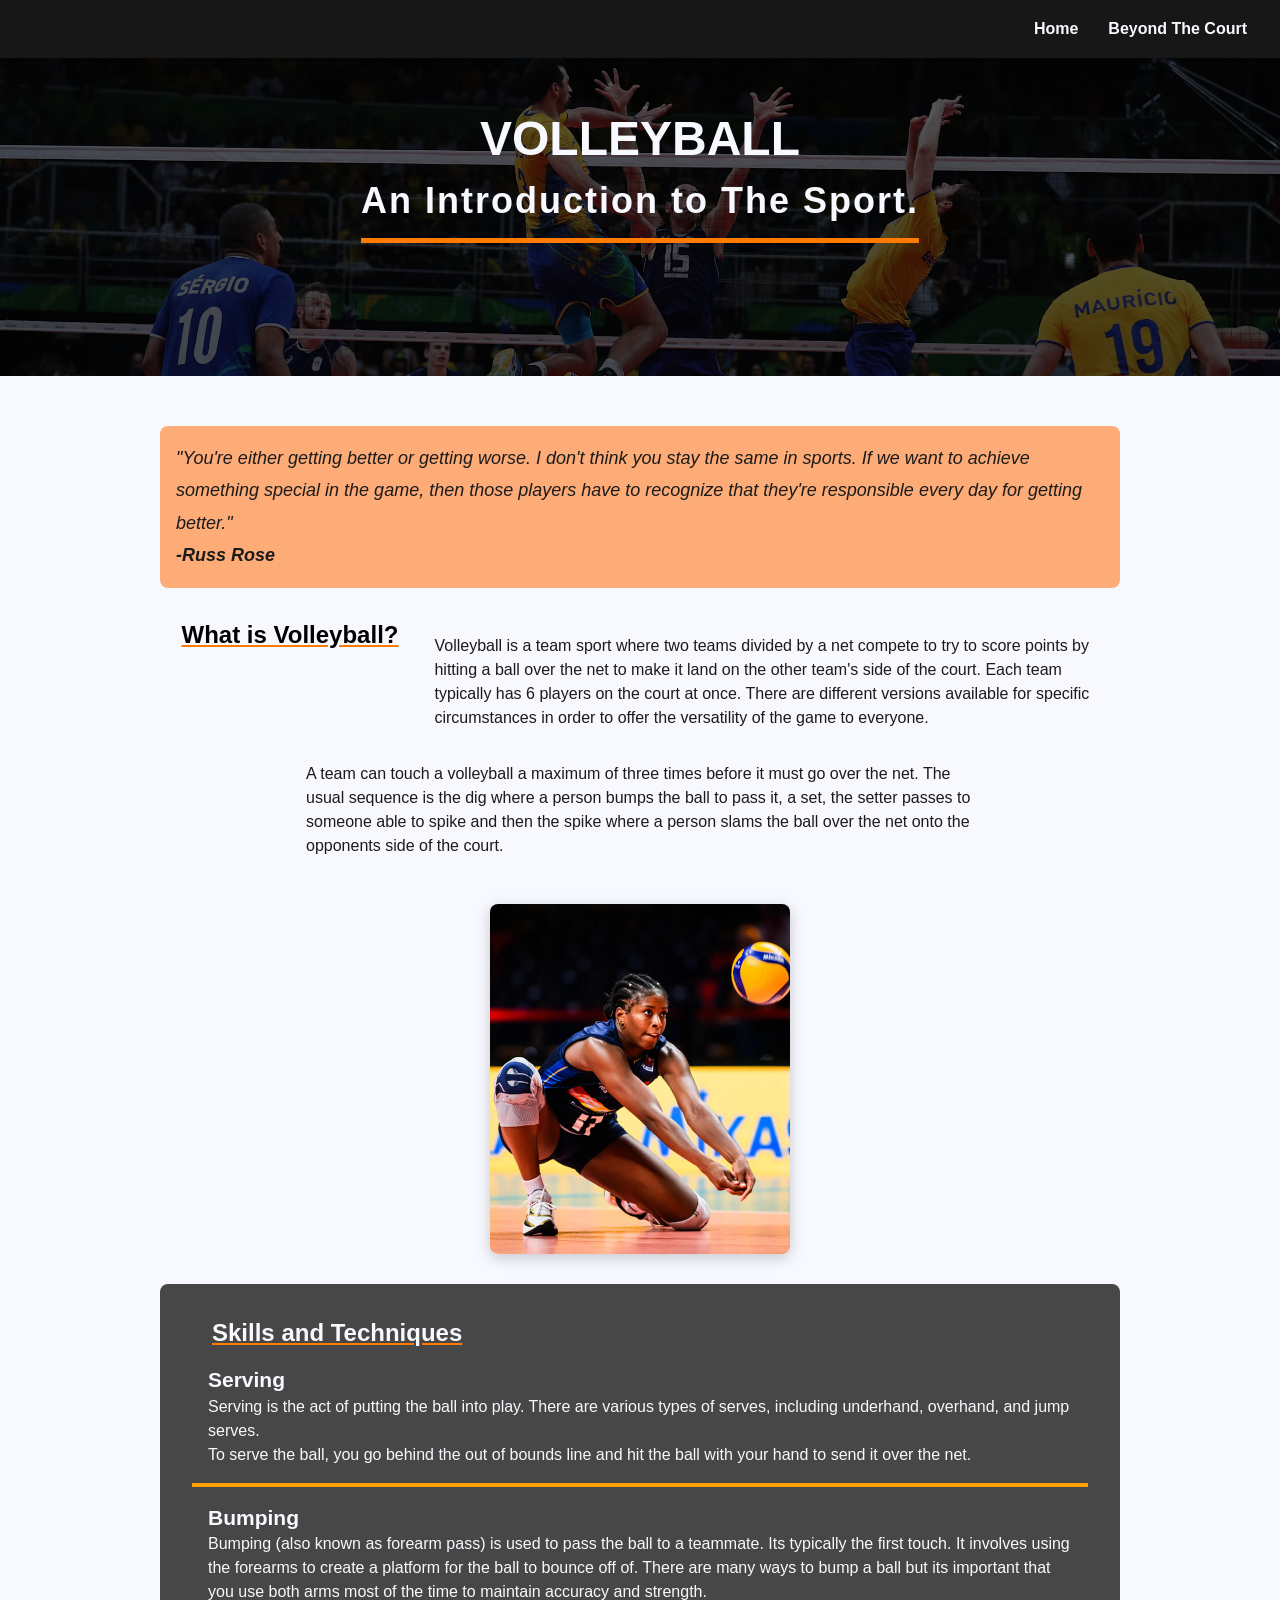
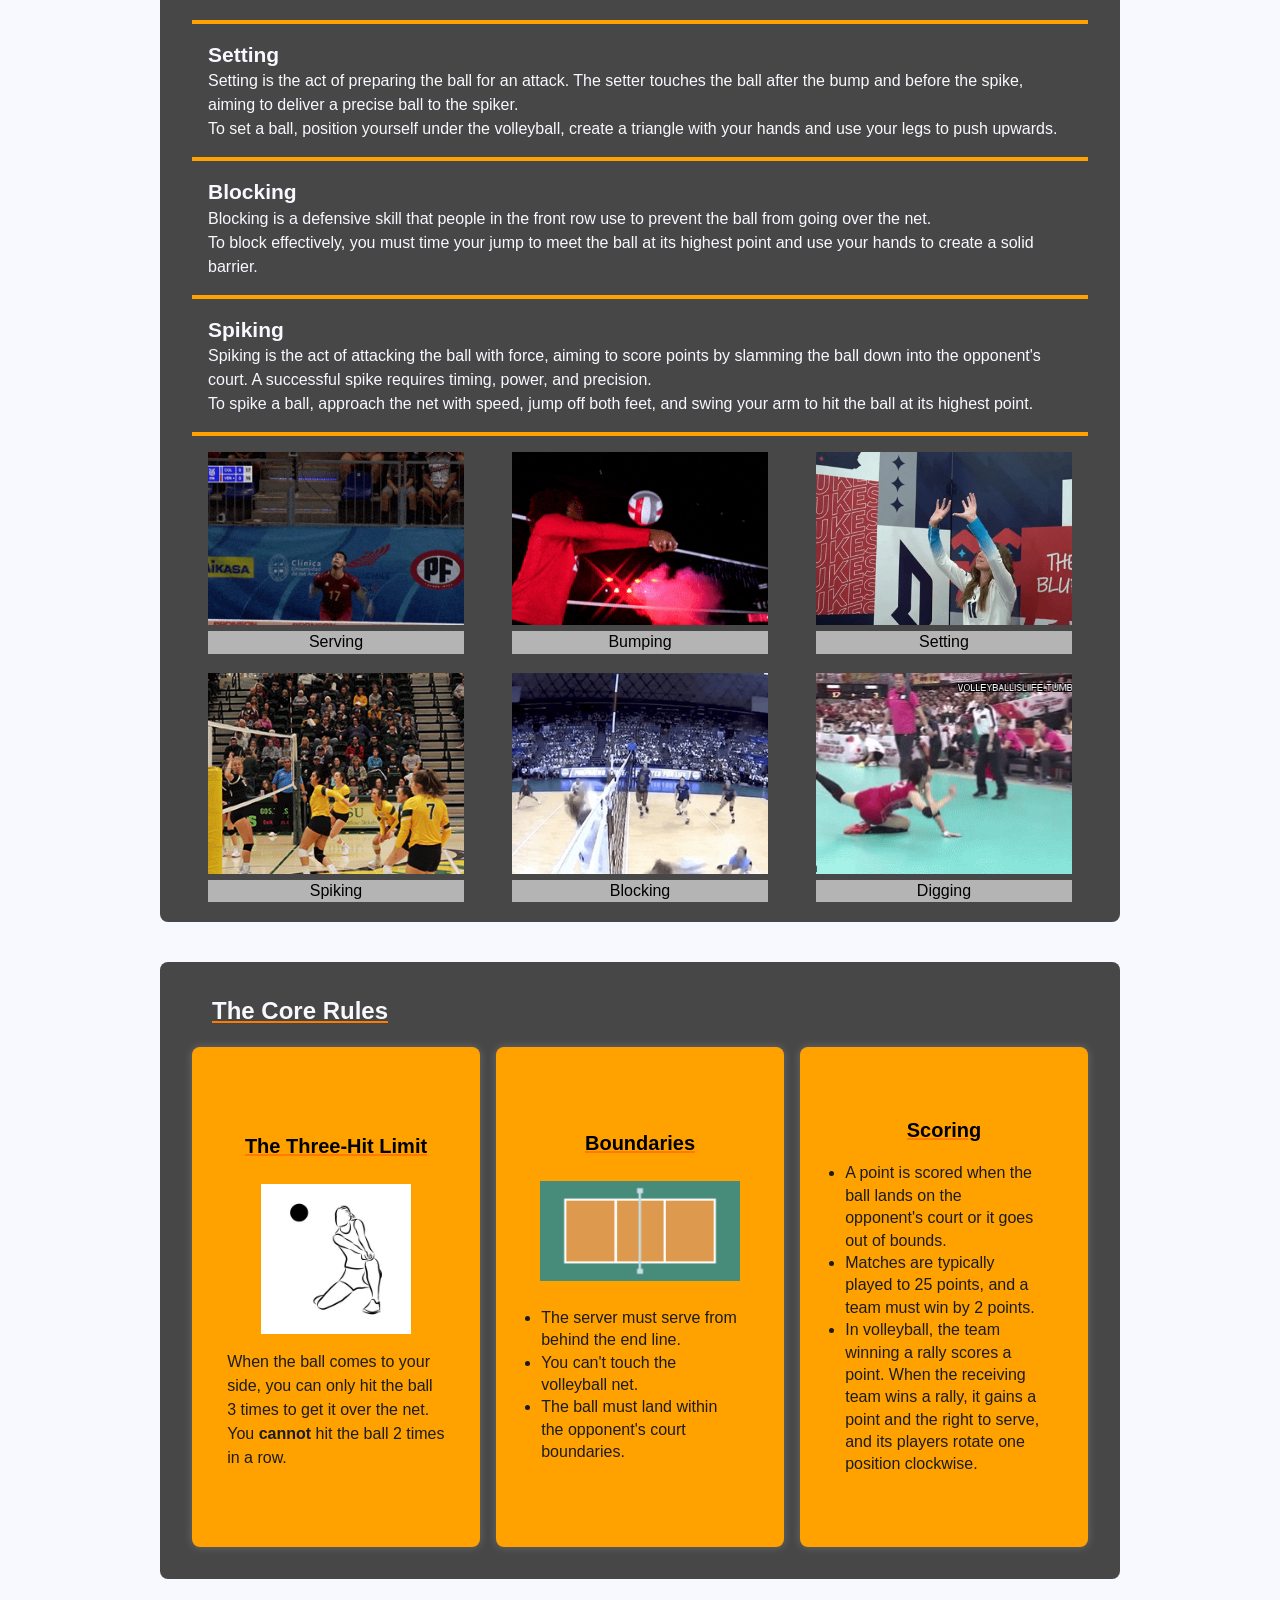
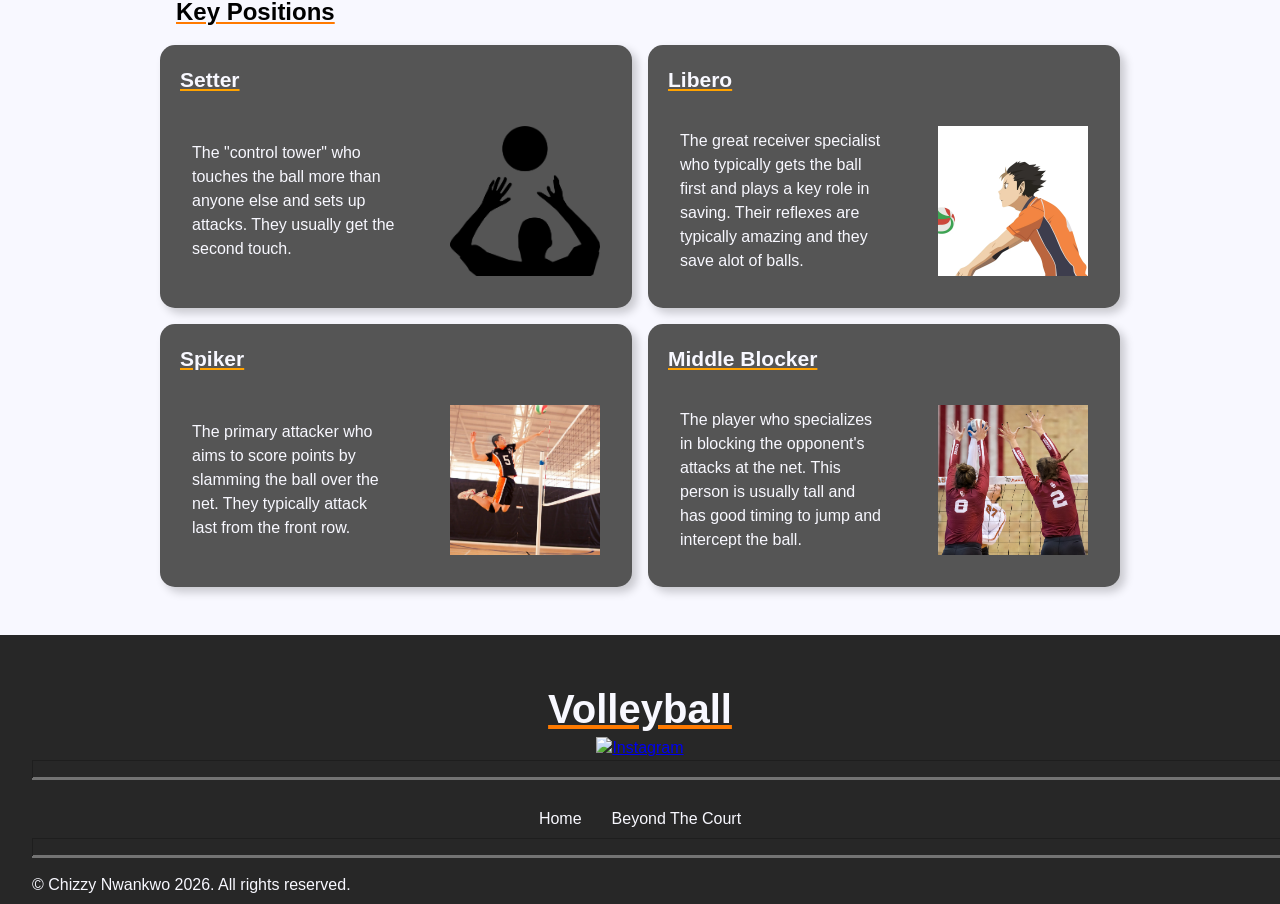
==== commit 551ace0c: "June 11" ====
--- a/index.html
+++ b/index.html
@@ -82,7 +82,7 @@
         margin-left: auto;
         align-content: center;
         width: 100%;
-        background-color: #555555;
+        background-color: #474747;
         border-radius: 8px;
         padding: 32px;
       }
@@ -129,12 +129,11 @@
       }
       /*
         This styles the h4 and the paragraph elements within the skills container.
-        I'm making the text color and background white and dark grey.
+        I'm making the text color
       */
       #skills-container h4,
       #skills-container p {
         color: ghostwhite;
-        background-color: #555555;
       }
 
       /*
@@ -158,6 +157,7 @@
       */
       .fundamental-skill h4 {
         text-decoration: none;
+        background-color: transparent;
       }
 
       /*
@@ -169,7 +169,7 @@
       #core-rules-container {
         margin-top: 40px;
         border-radius: 8px;
-        background-color: #555555;
+        background-color: #474747;
         padding: 32px;
       }
 
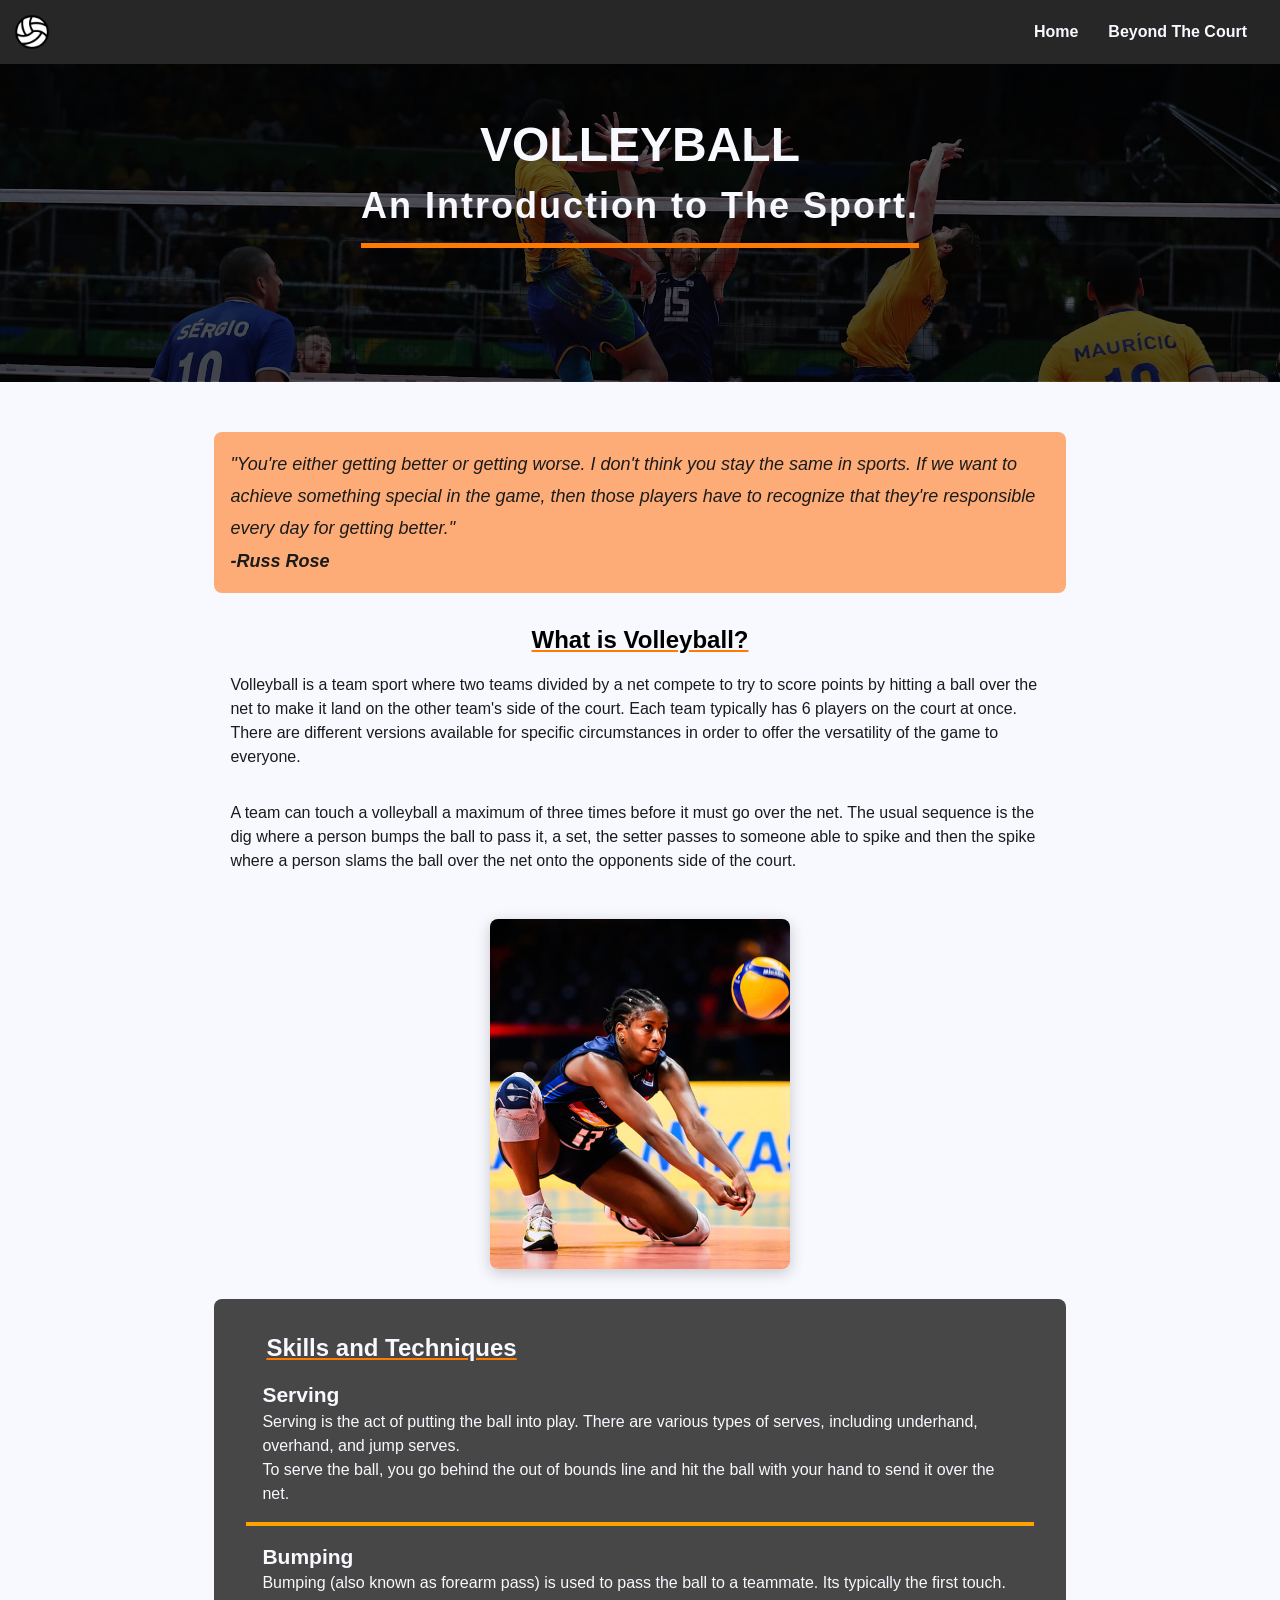
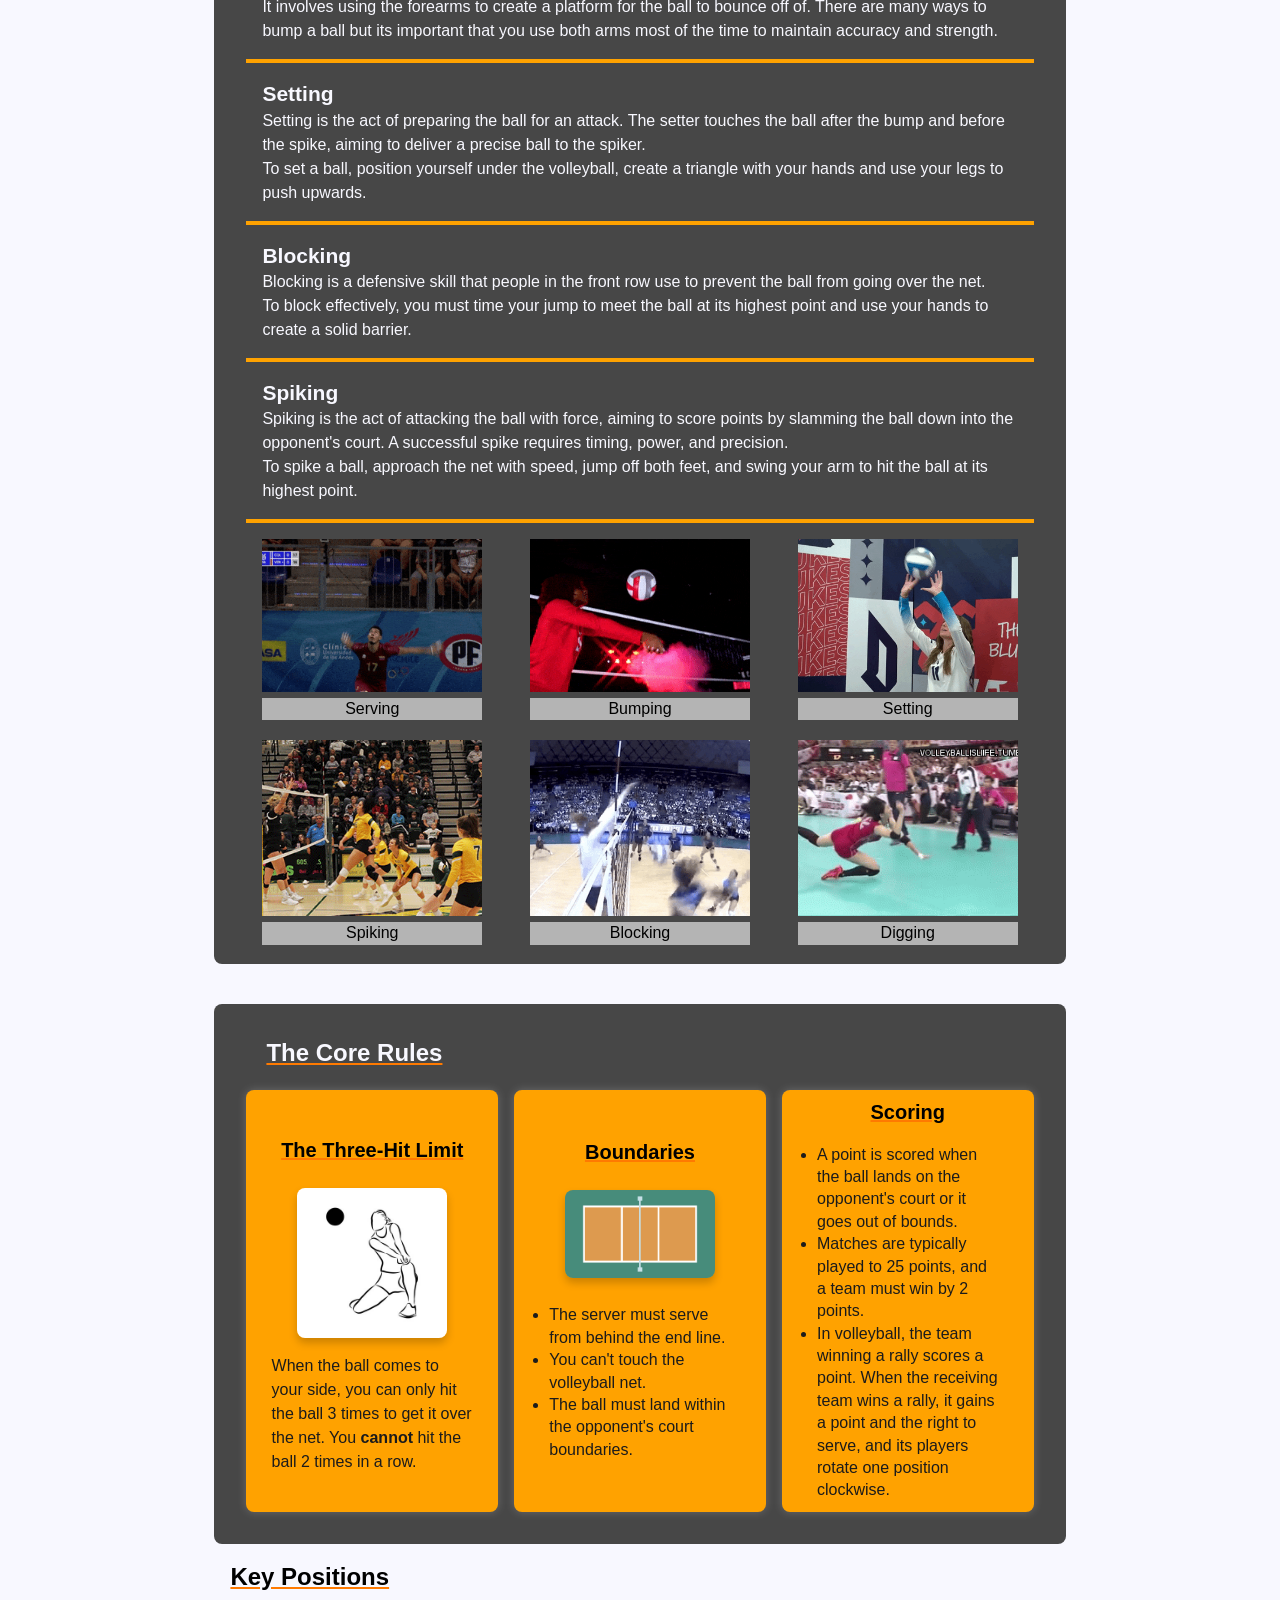
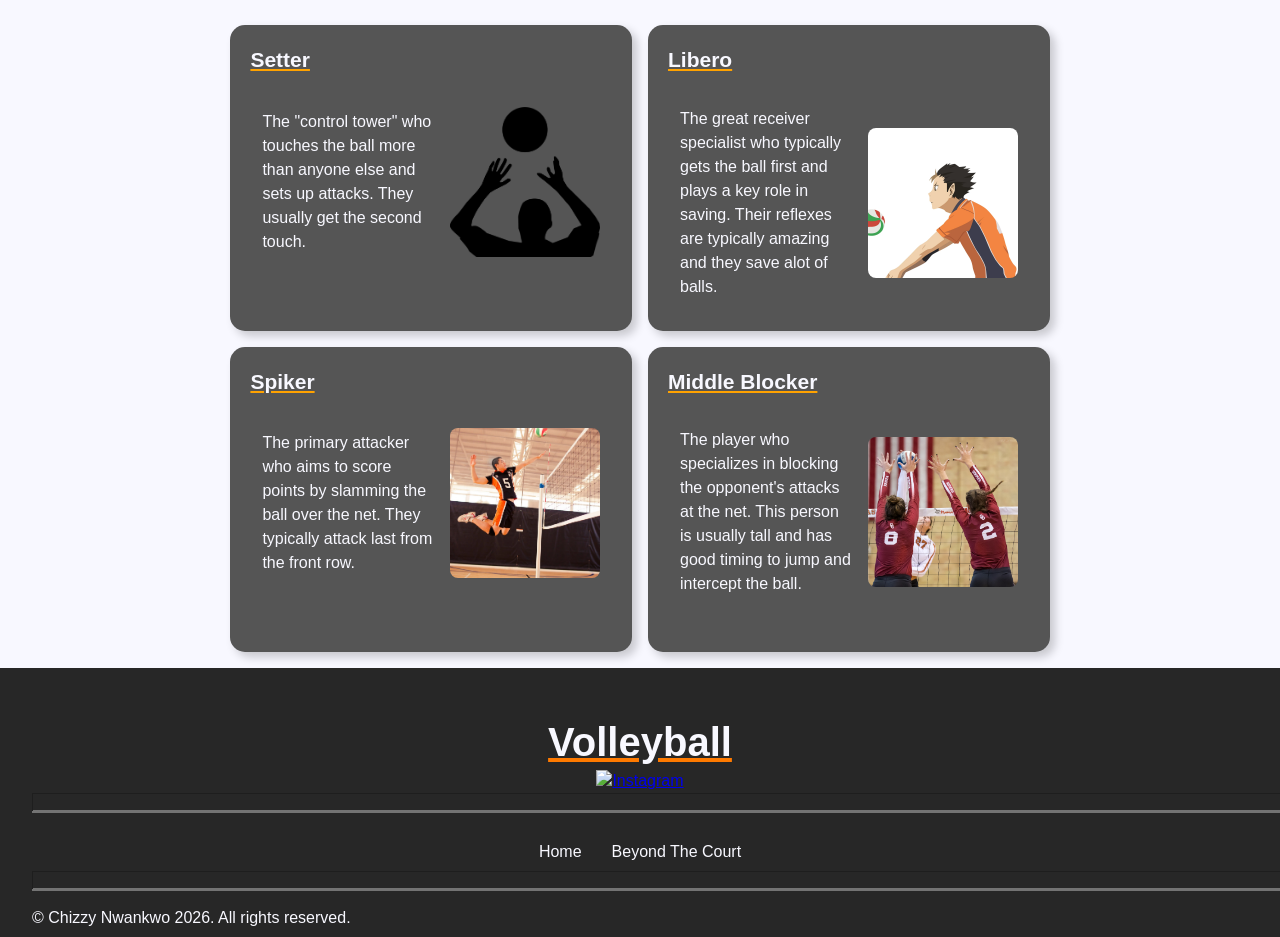
==== commit b6e0bd8b: "Completed" ====
--- a/index.html
+++ b/index.html
@@ -3,7 +3,7 @@
   Course: Web Development II
   Teacher: Mr. Hardman
   School: Pembina Trails Collegiate
-  Date Last Modified: June 10 2026
+  Date Last Modified: June 11 2026
 -->
 <!doctype html>
 <html lang="en">
@@ -13,6 +13,10 @@
     <title>Volleyball</title>
     <link rel="icon" type="image/png" href="images/white-volleyball.png" />
     <link rel="stylesheet" href="stylesheets/website-styles.css" />
+    <!-- 
+      This externally refrences the js script that 
+      handles the back to top button.
+    -->
     <script src="scripts/back-to-top.js" defer></script>
 
     <style>
@@ -46,12 +50,9 @@
       }
 
       /*
-        This styles the paragraphs in the container. I set the width as 700 because
-        I wanted it to fit perfectly on a mobile device since this is an
-        information website mostly.
+        This styles the paragraphs in the container. 
       */
       #what-is-volleyball-container p {
-        max-width: 700px;
         padding: 16px;
       }
 
@@ -92,11 +93,11 @@
         GIFs that show the volleyball skills.
 
         I give the grid a large gap to create space between the GIFs so that the person
+        can have some breathing space between the continuous moving images.
       */
       #skills-gallery-container {
         display: grid;
         grid-template-columns: repeat(auto-fit, minmax(200px, 1fr));
-        grid-template-rows: repeat(auto-fit, minmax(100px, 1fr));
         gap: 48px;
         margin-top: 16px;
         margin: 16px;
@@ -127,10 +128,8 @@
       #skills-container h3 {
         color: #f8f8ff;
       }
-      /*
-        This styles the h4 and the paragraph elements within the skills container.
-        I'm making the text color
-      */
+
+      /* This gives both the h4 and paragraph the same styling. */
       #skills-container h4,
       #skills-container p {
         color: ghostwhite;
@@ -198,9 +197,10 @@
       #core-rules {
         display: grid;
         grid-template-columns: repeat(auto-fit, minmax(250px, 1fr));
-        grid-template-rows: repeat(auto-fill, 500px);
+        grid-auto-rows: 1fr;
         margin-top: 20px;
         gap: 16px;
+        margin: 20 0;
       }
 
       /*
@@ -220,7 +220,6 @@
         align-items: center;
         justify-content: center;
         background-color: #ffa200;
-        padding: 8px;
         box-shadow: 0px 0px 10px rgba(255, 255, 255, 0.2);
         border-radius: 8px;
       }
@@ -230,7 +229,6 @@
         from the top of the card and the top of the texts.
       */
       .core-rule-card h4 {
-        text-align: center;
         font-size: 20px;
         margin: 8px;
       }
@@ -239,6 +237,11 @@
       */
       .core-rule-card img {
         margin: 16px;
+        width: 100%;
+        max-width: 150px;
+        height: auto;
+        border-radius: 8px;
+        box-shadow: 0px 5px 8px rgba(0, 0, 0, 0.2);
       }
 
       /*
@@ -263,6 +266,8 @@
       */
       #volleyball-positions-container {
         display: grid;
+        margin: 16px;
+        justify-content: center;
         grid-template-columns: repeat(2, 1fr);
         grid-template-rows: repeat(2, 1fr);
         gap: 16px;
@@ -324,8 +329,11 @@
           container while maintaining its aspect ratio.
       */
       .position-content img {
-        width: 150px;
-        height: 150px;
+        width: 100%;
+        max-width: 150px;
+        /* This forces the image to be a square. */
+        aspect-ratio: 1/1;
+        border-radius: 8px;
         object-fit: cover;
       }
 
@@ -334,7 +342,6 @@
         Making the width 50% to leave the other 50% for the image.
       */
       .position-content p {
-        width: 50%;
         color: ghostwhite;
       }
 
@@ -344,7 +351,7 @@
         Now I want the paragraph to take up the full width because the image
         will now move to the bottom.
       */
-      @media (max-width: 818px) {
+      @media (max-width: 1048px) {
         .position-content {
           flex-direction: column;
           text-align: center;
@@ -357,325 +364,342 @@
     </style>
   </head>
   <body>
+    <!-- 
+      Taking the nav out of the header because we want it 
+      to stick to the top so that the user can access 
+      both pages from anywhere on the webpage.
+    -->
+    <nav>
+      <img src="images/volleyball-ball-256.png" alt="White volleyball" />
+      <ul>
+        <li><a href="index.html">Home</a></li>
+        <li><a href="beyond-the-court.html">Beyond The Court</a></li>
+      </ul>
+    </nav>
     <header>
-      <nav>
-        <ul>
-          <li><a href="index.html">Home</a></li>
-          <li><a href="beyond-the-court.html">Beyond The Court</a></li>
-        </ul>
-      </nav>
       <h1>Volleyball</h1>
       <h2>An Introduction to The Sport.</h2>
     </header>
-    <main>
-      <!-- 
-        Creating a back to top button that will go the bottom right. 
-        
-        The # in the href makes the a tag link to the page the user is in.
-        Adding the arrow up image so that people can understand it brings them up.
-      -->
-      <a id="back-to-top" href="#"
-        ><img src="images/arrow-up.png" alt="Arrow up button image."
-      /></a>
-
-      <!-- 
-        This is the beginning quote for the volleyball webpage.
-        
-        I use a span to refrence the person that gave the quote because
-        it is easier and better than using a blockquote and cite tag.
-      -->
-      <p id="beginning-quote">
-        "You're either getting better or getting worse. I don't think you stay
-        the same in sports. If we want to achieve something special in the game,
-        then those players have to recognize that they're responsible every day
-        for getting better."
-        <br />
-        <span style="font-weight: bold; font-style: italic">-Russ Rose</span>
-      </p>
-
-      <!-- 
-        This section explains what volleyball is and 
-        the simple rules that someone that wants 
-        to watch will want to know.
-      -->
-      <section>
-        <div id="what-is-volleyball-container">
-          <h3>What is Volleyball?</h3>
-          <p>
-            Volleyball is a team sport where two teams divided by a net compete
-            to try to score points by hitting a ball over the net to make it
-            land on the other team's side of the court. Each team typically has
-            6 players on the court at once. There are different versions
-            available for specific circumstances in order to offer the
-            versatility of the game to everyone.
-          </p>
-          <p>
-            A team can touch a volleyball a maximum of three times before it
-            must go over the net. The usual sequence is the dig where a person
-            bumps the ball to pass it, a set, the setter passes to someone able
-            to spike and then the spike where a person slams the ball over the
-            net onto the opponents side of the court.
-          </p>
-
+
+    <!-- 
+      This div is for the fluid layout that I will be using for this website.
+      It will be making the width of the webpage 95% so that there will be 
+      a more responsive modern webpage layout.
+    -->
+    <div id="main-wrapper">
+      <main>
+        <!-- 
+          Creating a back to top button that will go the bottom right. 
+          
+          The # in the href makes the a tag link to the page the user is in.
+          Adding the arrow up image so that people can understand it brings them up.
+        -->
+        <a id="back-to-top" href="#"
+          ><img src="images/arrow-up.png" alt="Arrow up button image."
+        /></a>
+
+        <!-- 
+          This is the beginning quote for the volleyball webpage.
+          
+          I use a span to refrence the person that gave the quote because
+          it is easier and better than using a blockquote and cite tag.
+        -->
+        <p id="beginning-quote">
+          "You're either getting better or getting worse. I don't think you stay
+          the same in sports. If we want to achieve something special in the
+          game, then those players have to recognize that they're responsible
+          every day for getting better."
+          <br />
+          <span style="font-weight: bold; font-style: italic">-Russ Rose</span>
+        </p>
+
+        <!-- 
+          This section explains what volleyball is and 
+          the simple rules that someone that wants 
+          to watch will want to know.
+        -->
+        <section>
+          <div id="what-is-volleyball-container">
+            <h3>What is Volleyball?</h3>
+            <p>
+              Volleyball is a team sport where two teams divided by a net
+              compete to try to score points by hitting a ball over the net to
+              make it land on the other team's side of the court. Each team
+              typically has 6 players on the court at once. There are different
+              versions available for specific circumstances in order to offer
+              the versatility of the game to everyone.
+            </p>
+            <p>
+              A team can touch a volleyball a maximum of three times before it
+              must go over the net. The usual sequence is the dig where a person
+              bumps the ball to pass it, a set, the setter passes to someone
+              able to spike and then the spike where a person slams the ball
+              over the net onto the opponents side of the court.
+            </p>
+
+            <!-- 
+              loading lazy makes the image load when the
+              user scrolls onto the image
+            -->
+            <img
+              width="500"
+              height="350"
+              src="images/woman-bumping-ball.jpg"
+              alt=""
+              loading="lazy" />
+          </div>
+        </section>
+
+        <!-- 
+          This container holds an explanation for the main skills used in volleyball.
+  
+          I found it easier and more organzied to just
+          give the divs that explained skills to have a class.
+  
+          Each one has a h4 for typography hierachy.
+        -->
+        <section id="skills-container">
+          <h3>Skills and Techniques</h3>
+          <div>
+            <div class="fundamental-skill">
+              <h4>Serving</h4>
+              <p>
+                Serving is the act of putting the ball into play. There are
+                various types of serves, including underhand, overhand, and jump
+                serves.<br />
+                To serve the ball, you go behind the out of bounds line and hit
+                the ball with your hand to send it over the net.
+              </p>
+            </div>
+            <div class="fundamental-skill">
+              <h4>Bumping</h4>
+              <p>
+                Bumping (also known as forearm pass) is used to pass the ball to
+                a teammate. Its typically the first touch. It involves using the
+                forearms to create a platform for the ball to bounce off of.
+                There are many ways to bump a ball but its important that you
+                use both arms most of the time to maintain accuracy and
+                strength.
+              </p>
+            </div>
+            <div class="fundamental-skill">
+              <h4>Setting</h4>
+              <p>
+                Setting is the act of preparing the ball for an attack. The
+                setter touches the ball after the bump and before the spike,
+                aiming to deliver a precise ball to the spiker. <br />
+                To set a ball, position yourself under the volleyball, create a
+                triangle with your hands and use your legs to push upwards.
+              </p>
+            </div>
+            <div class="fundamental-skill">
+              <h4>Blocking</h4>
+              <p>
+                Blocking is a defensive skill that people in the front row use
+                to prevent the ball from going over the net.<br />
+                To block effectively, you must time your jump to meet the ball
+                at its highest point and use your hands to create a solid
+                barrier.
+              </p>
+            </div>
+            <div class="fundamental-skill">
+              <h4>Spiking</h4>
+              <p>
+                Spiking is the act of attacking the ball with force, aiming to
+                score points by slamming the ball down into the opponent's
+                court. A successful spike requires timing, power, and
+                precision.<br />
+                To spike a ball, approach the net with speed, jump off both
+                feet, and swing your arm to hit the ball at its highest point.
+              </p>
+            </div>
+          </div>
           <!-- 
-            loading lazy makes the image load when the
-            user scrolls onto the image
+            This is going to hold a grid that shows GIFs of the different
+            skills and techniques.
+  
+            Each GIF is wrapped in a figure because I want the
+            name of the skill to be easily under the image using a figcaption.
+  
+            Do images with a caption need an alt text?
           -->
-          <img
-            width="500"
-            height="350"
-            src="images/woman-bumping-ball.jpg"
-            alt=""
-            loading="lazy" />
-        </div>
-      </section>
-
-      <!-- 
-        This container holds an explanation for the main skills used in volleyball.
-
-        I found it easier and more organzied to just
-        give the divs that explained skills to have a class.
-
-        Each one has a h4 for typography hierachy.
-      -->
-      <section id="skills-container">
-        <h3>Skills and Techniques</h3>
-        <div>
-          <div class="fundamental-skill">
-            <h4>Serving</h4>
-            <p>
-              Serving is the act of putting the ball into play. There are
-              various types of serves, including underhand, overhand, and jump
-              serves.<br />
-              To serve the ball, you go behind the out of bounds line and hit
-              the ball with your hand to send it over the net.
-            </p>
+          <div id="skills-gallery-container">
+            <figure>
+              <img
+                src="images/man-serving-volleyball.gif"
+                alt="A tall, tan man jump serving a mikasa volleyball."
+                loading="lazy" />
+              <figcaption>Serving</figcaption>
+            </figure>
+            <figure>
+              <img
+                src="images/person-bumping-ball.gif"
+                alt="A dark skinned, puffy haired middle aged woman bumping a volleyball."
+                loading="lazy" />
+              <figcaption>Bumping</figcaption>
+            </figure>
+            <figure>
+              <img
+                src="images/Volleyball Setting GIF by GoDuquesne.gif"
+                alt="A white middle aged female setting a volleyball."
+                loading="lazy" />
+              <figcaption>Setting</figcaption>
+            </figure>
+            <figure>
+              <img
+                src="images/volleyball spike GIF by Black Hills State University.gif"
+                alt="A female slamming a volleyball down to the opposite court then celebrating with her team afterwards."
+                loading="lazy" />
+              <figcaption>Spiking</figcaption>
+            </figure>
+            <figure>
+              <img
+                src="images/College Sports Sport GIF by NCAA Championships.gif"
+                alt="A female jumping and blocking a volleyball."
+                loading="lazy" />
+              <figcaption>Blocking</figcaption>
+            </figure>
+            <figure>
+              <img
+                src="images/person-digging-for-volleyball.webp"
+                alt="An asian female diving for the volleyball outside of court and sommersaulting."
+                loading="lazy" />
+              <figcaption>Digging</figcaption>
+            </figure>
           </div>
-          <div class="fundamental-skill">
-            <h4>Bumping</h4>
-            <p>
-              Bumping (also known as forearm pass) is used to pass the ball to a
-              teammate. Its typically the first touch. It involves using the
-              forearms to create a platform for the ball to bounce off of. There
-              are many ways to bump a ball but its important that you use both
-              arms most of the time to maintain accuracy and strength.
-            </p>
+        </section>
+
+        <!-- 
+          This section holds the 3 main rules for playing volleyball.
+          
+          The section has an id to style some css properties like the background.
+            I did this because I felt like the rule cards needed more space so
+            that it could be more easy to read.
+  
+          The next div has an id because it will hold the cards under it.
+  
+          Lastly, the core rules cards each have a
+          class so that it can be easy to style the content in it.
+        -->
+        <section id="core-rules-container">
+          <h3>The Core Rules</h3>
+          <div id="core-rules">
+            <div class="core-rule-card">
+              <h4>The Three-Hit Limit</h4>
+              <img
+                src="images/volleyball-player-serving-ball-black-white-vector-outline_231873-6393.jpg"
+                width="150px"
+                height="150px"
+                loading="lazy" />
+              <p>
+                When the ball comes to your side, you can only hit the ball 3
+                times to get it over the net. You <b>cannot</b> hit the ball 2
+                times in a row.
+              </p>
+            </div>
+            <div class="core-rule-card">
+              <h4>Boundaries</h4>
+              <img
+                src="images/volleyball-court.png"
+                width="200px"
+                height="100px"
+                alt="Birds eye view of a volleyball court."
+                loading="lazy" />
+              <ul id="boundaries-list-rule">
+                <li>The server must serve from behind the end line.</li>
+                <li>You can't touch the volleyball net.</li>
+                <li>
+                  The ball must land within the opponent's court boundaries.
+                </li>
+              </ul>
+            </div>
+
+            <div class="core-rule-card">
+              <h4>Scoring</h4>
+              <ul>
+                <li>
+                  A point is scored when the ball lands on the opponent's court
+                  or it goes out of bounds.
+                </li>
+                <li>
+                  Matches are typically played to 25 points, and a team must win
+                  by 2 points.
+                </li>
+                <li>
+                  In volleyball, the team winning a rally scores a point. When
+                  the receiving team wins a rally, it gains a point and the
+                  right to serve, and its players rotate one position clockwise.
+                </li>
+              </ul>
+            </div>
           </div>
-          <div class="fundamental-skill">
-            <h4>Setting</h4>
-            <p>
-              Setting is the act of preparing the ball for an attack. The setter
-              touches the ball after the bump and before the spike, aiming to
-              deliver a precise ball to the spiker. <br />
-              To set a ball, position yourself under the volleyball, create a
-              triangle with your hands and use your legs to push upwards.
-            </p>
+        </section>
+
+        <!-- 
+          This section talks about the 4 main positions in volleyball.
+          I used inline styling for the h3 because 
+          I only needed to change one property.
+  
+          Each card has an image so that the user can see what they mainly do.
+        -->
+        <section>
+          <h3 style="padding: 16px">Key Positions</h3>
+
+          <div id="volleyball-positions-container">
+            <div class="volleyball-position-card">
+              <h4>Setter</h4>
+              <div class="position-content">
+                <p>
+                  The "control tower" who touches the ball more than anyone else
+                  and sets up attacks. They usually get the second touch.
+                </p>
+                <img
+                  style="object-position: center 0px"
+                  src="images/volleyball-setter-silhouette-000000-xl.png"
+                  alt="A volleyball player setting the ball."
+                  loading="lazy" />
+              </div>
+            </div>
+            <div class="volleyball-position-card">
+              <h4>Libero</h4>
+              <div class="position-content">
+                <p>
+                  The great receiver specialist who typically gets the ball
+                  first and plays a key role in saving. Their reflexes are
+                  typically amazing and they save alot of balls.
+                </p>
+                <img src="images/libero-haikyuu.webp" alt="" loading="lazy" />
+              </div>
+            </div>
+            <div class="volleyball-position-card">
+              <h4>Spiker</h4>
+              <div class="position-content">
+                <p>
+                  The primary attacker who aims to score points by slamming the
+                  ball over the net. They typically attack last from the front
+                  row.
+                </p>
+                <img src="images/Spiker.webp" alt="" loading="lazy" />
+              </div>
+            </div>
+            <div class="volleyball-position-card">
+              <h4>Middle Blocker</h4>
+              <div class="position-content">
+                <p>
+                  The player who specializes in blocking the opponent's attacks
+                  at the net. This person is usually tall and has good timing to
+                  jump and intercept the ball.
+                </p>
+                <img
+                  src="images/volleyball-middle-blocker.jpg"
+                  alt=""
+                  loading="lazy" />
+              </div>
+            </div>
           </div>
-          <div class="fundamental-skill">
-            <h4>Blocking</h4>
-            <p>
-              Blocking is a defensive skill that people in the front row use to
-              prevent the ball from going over the net.<br />
-              To block effectively, you must time your jump to meet the ball at
-              its highest point and use your hands to create a solid barrier.
-            </p>
-          </div>
-          <div class="fundamental-skill">
-            <h4>Spiking</h4>
-            <p>
-              Spiking is the act of attacking the ball with force, aiming to
-              score points by slamming the ball down into the opponent's court.
-              A successful spike requires timing, power, and precision.<br />
-              To spike a ball, approach the net with speed, jump off both feet,
-              and swing your arm to hit the ball at its highest point.
-            </p>
-          </div>
-        </div>
-        <!-- 
-          This is going to hold a grid that shows GIFs of the different
-          skills and techniques.
-
-          Each GIF is wrapped in a figure because I want the
-          name of the skill to be easily under the image using a figcaption.
-
-          Do images with a caption need an alt text?
-        -->
-        <div id="skills-gallery-container">
-          <figure>
-            <img
-              src="images/man-serving-volleyball.gif"
-              alt="A tall, tan man jump serving a mikasa volleyball."
-              loading="lazy" />
-            <figcaption>Serving</figcaption>
-          </figure>
-          <figure>
-            <img
-              src="images/person-bumping-ball.gif"
-              alt="A dark skinned, puffy haired middle aged woman bumping a volleyball."
-              loading="lazy" />
-            <figcaption>Bumping</figcaption>
-          </figure>
-          <figure>
-            <img
-              src="images/Volleyball Setting GIF by GoDuquesne.gif"
-              alt="A white middle aged female setting a volleyball."
-              loading="lazy" />
-            <figcaption>Setting</figcaption>
-          </figure>
-          <figure>
-            <img
-              src="images/volleyball spike GIF by Black Hills State University.gif"
-              alt="A female slamming a volleyball down to the opposite court then celebrating with her team afterwards."
-              loading="lazy" />
-            <figcaption>Spiking</figcaption>
-          </figure>
-          <figure>
-            <img
-              src="images/College Sports Sport GIF by NCAA Championships.gif"
-              alt="A female jumping and blocking a volleyball."
-              loading="lazy" />
-            <figcaption>Blocking</figcaption>
-          </figure>
-          <figure>
-            <img
-              src="images/person-digging-for-volleyball.webp"
-              alt="An asian female diving for the volleyball outside of court and sommersaulting."
-              loading="lazy" />
-            <figcaption>Digging</figcaption>
-          </figure>
-        </div>
-      </section>
-
-      <!-- 
-        This section holds the 3 main rules for playing volleyball.
-        
-        The section has an id to style some css properties like the background.
-          I did this because I felt like the rule cards needed more space so
-          that it could be more easy to read.
-
-        The next div has an id because it will hold the cards under it.
-
-        Lastly, the core rules cards each have a
-        class so that it can be easy to style the content in it.
-      -->
-      <section id="core-rules-container">
-        <h3>The Core Rules</h3>
-        <div id="core-rules">
-          <div class="core-rule-card">
-            <h4>The Three-Hit Limit</h4>
-            <img
-              src="images/volleyball-player-serving-ball-black-white-vector-outline_231873-6393.jpg"
-              width="150px"
-              height="150px"
-              loading="lazy" />
-            <p>
-              When the ball comes to your side, you can only hit the ball 3
-              times to get it over the net. You <b>cannot</b> hit the ball 2
-              times in a row.
-            </p>
-          </div>
-          <div class="core-rule-card">
-            <h4>Boundaries</h4>
-            <img
-              src="images/volleyball-court.png"
-              width="200px"
-              height="100px"
-              alt="Birds eye view of a volleyball court."
-              loading="lazy" />
-            <ul id="boundaries-list-rule">
-              <li>The server must serve from behind the end line.</li>
-              <li>You can't touch the volleyball net.</li>
-              <li>
-                The ball must land within the opponent's court boundaries.
-              </li>
-            </ul>
-          </div>
-
-          <div class="core-rule-card">
-            <h4>Scoring</h4>
-            <ul>
-              <li>
-                A point is scored when the ball lands on the opponent's court or
-                it goes out of bounds.
-              </li>
-              <li>
-                Matches are typically played to 25 points, and a team must win
-                by 2 points.
-              </li>
-              <li>
-                In volleyball, the team winning a rally scores a point. When the
-                receiving team wins a rally, it gains a point and the right to
-                serve, and its players rotate one position clockwise.
-              </li>
-            </ul>
-          </div>
-        </div>
-      </section>
-
-      <!-- 
-        This section talks about the 4 main positions in volleyball.
-        I used inline styling for the h3 because 
-        I only needed to change one property.
-
-        Each card has an image so that the user can see what they mainly do.
-      -->
-      <section>
-        <h3 style="padding: 16px">Key Positions</h3>
-
-        <div id="volleyball-positions-container">
-          <div class="volleyball-position-card">
-            <h4>Setter</h4>
-            <div class="position-content">
-              <p>
-                The "control tower" who touches the ball more than anyone else
-                and sets up attacks. They usually get the second touch.
-              </p>
-              <img
-                style="object-position: center 0px"
-                src="images/volleyball-setter-silhouette-000000-xl.png"
-                alt="A volleyball player setting the ball."
-                loading="lazy" />
-            </div>
-          </div>
-          <div class="volleyball-position-card">
-            <h4>Libero</h4>
-            <div class="position-content">
-              <p>
-                The great receiver specialist who typically gets the ball first
-                and plays a key role in saving. Their reflexes are typically
-                amazing and they save alot of balls.
-              </p>
-              <img src="images/libero-haikyuu.webp" alt="" loading="lazy" />
-            </div>
-          </div>
-          <div class="volleyball-position-card">
-            <h4>Spiker</h4>
-            <div class="position-content">
-              <p>
-                The primary attacker who aims to score points by slamming the
-                ball over the net. They typically attack last from the front
-                row.
-              </p>
-              <img src="images/Spiker.webp" alt="" loading="lazy" />
-            </div>
-          </div>
-          <div class="volleyball-position-card">
-            <h4>Middle Blocker</h4>
-            <div class="position-content">
-              <p>
-                The player who specializes in blocking the opponent's attacks at
-                the net. This person is usually tall and has good timing to jump
-                and intercept the ball.
-              </p>
-              <img
-                src="images/volleyball-middle-blocker.jpg"
-                alt=""
-                loading="lazy" />
-            </div>
-          </div>
-        </div>
-      </section>
-    </main>
+        </section>
+      </main>
+    </div>
 
     <!-- 
       This footer holds the links to Volleyball Canada's socials, 
--- a/stylesheets/website-styles.css
+++ b/stylesheets/website-styles.css
@@ -45,12 +45,16 @@
   overflow-x: hidden;
   font-size: 1.6rem;
 }
+#main-wrapper {
+  width: 95%;
+  margin: 0 auto;
+}
 
 main {
   /* 
     I am using a liquid layout
   */
-  width: 90%;
+  width: 70%;
   max-width: 960px;
   margin: 0 auto;
 }
@@ -65,19 +69,49 @@
     linear-gradient(rgba(0, 0, 0, 0.6), rgba(0, 0, 0, 0.7)),
     url(../images/volleyball-men-playing.avif);
   background-size: cover;
+  /* 
+    This pushs the image a bit lower so that we 
+    can see the athlete spiking better. 
+  */
   background-position: center 35%;
   padding-bottom: 150px;
   width: 100%;
+  max-width: 1920px;
+  margin: 0 auto;
   display: flex;
   flex-direction: column;
+  top: 0;
+  z-index: 100;
 }
 
 nav {
-  background-color: #171717;
+  display: flex;
+  justify-content: center;
+  align-items: center;
+  background-color: #272727;
   padding: 8px;
-}
-
+  top: 0;
+  position: sticky;
+  z-index: 100;
+  width: 100%;
+  margin: 0 auto;
+}
+
+/* 
+  This keeps the volleyball image a circle and it gets pushed 
+  to the right. I would have made the icon a bit bigger and 
+  reduced the size when the user scrolls past the header 
+  and added a volleyball heading in the nav but I 
+  don't know js yet. 
+*/
+nav img {
+  max-width: 48px;
+  display: inline;
+  aspect-ratio: 1/1;
+  margin-right: auto;
+}
 ul {
+  /* justify-self: flex-end; */
   display: flex;
   flex-direction: row;
   justify-content: right;
@@ -207,9 +241,9 @@
 
 /* This styles the reference links on hover */
 .reference-link:hover {
-  color: #ca4d00;
-  -webkit-text-decoration: underline #ca4d00;
-  text-decoration: underline #ca4d00;
+  color: #8f3700;
+  -webkit-text-decoration: underline #8f3700;
+  text-decoration: underline #8f3700;
 }
 
 /* Styling the paragraphs */
@@ -312,6 +346,8 @@
   text-align: center;
   padding: 30px 16px;
   margin-top: 48px;
+  max-width: 1920px;
+  margin: 0 auto;
 }
 
 /* This styles the footer navigation and removes the background. */
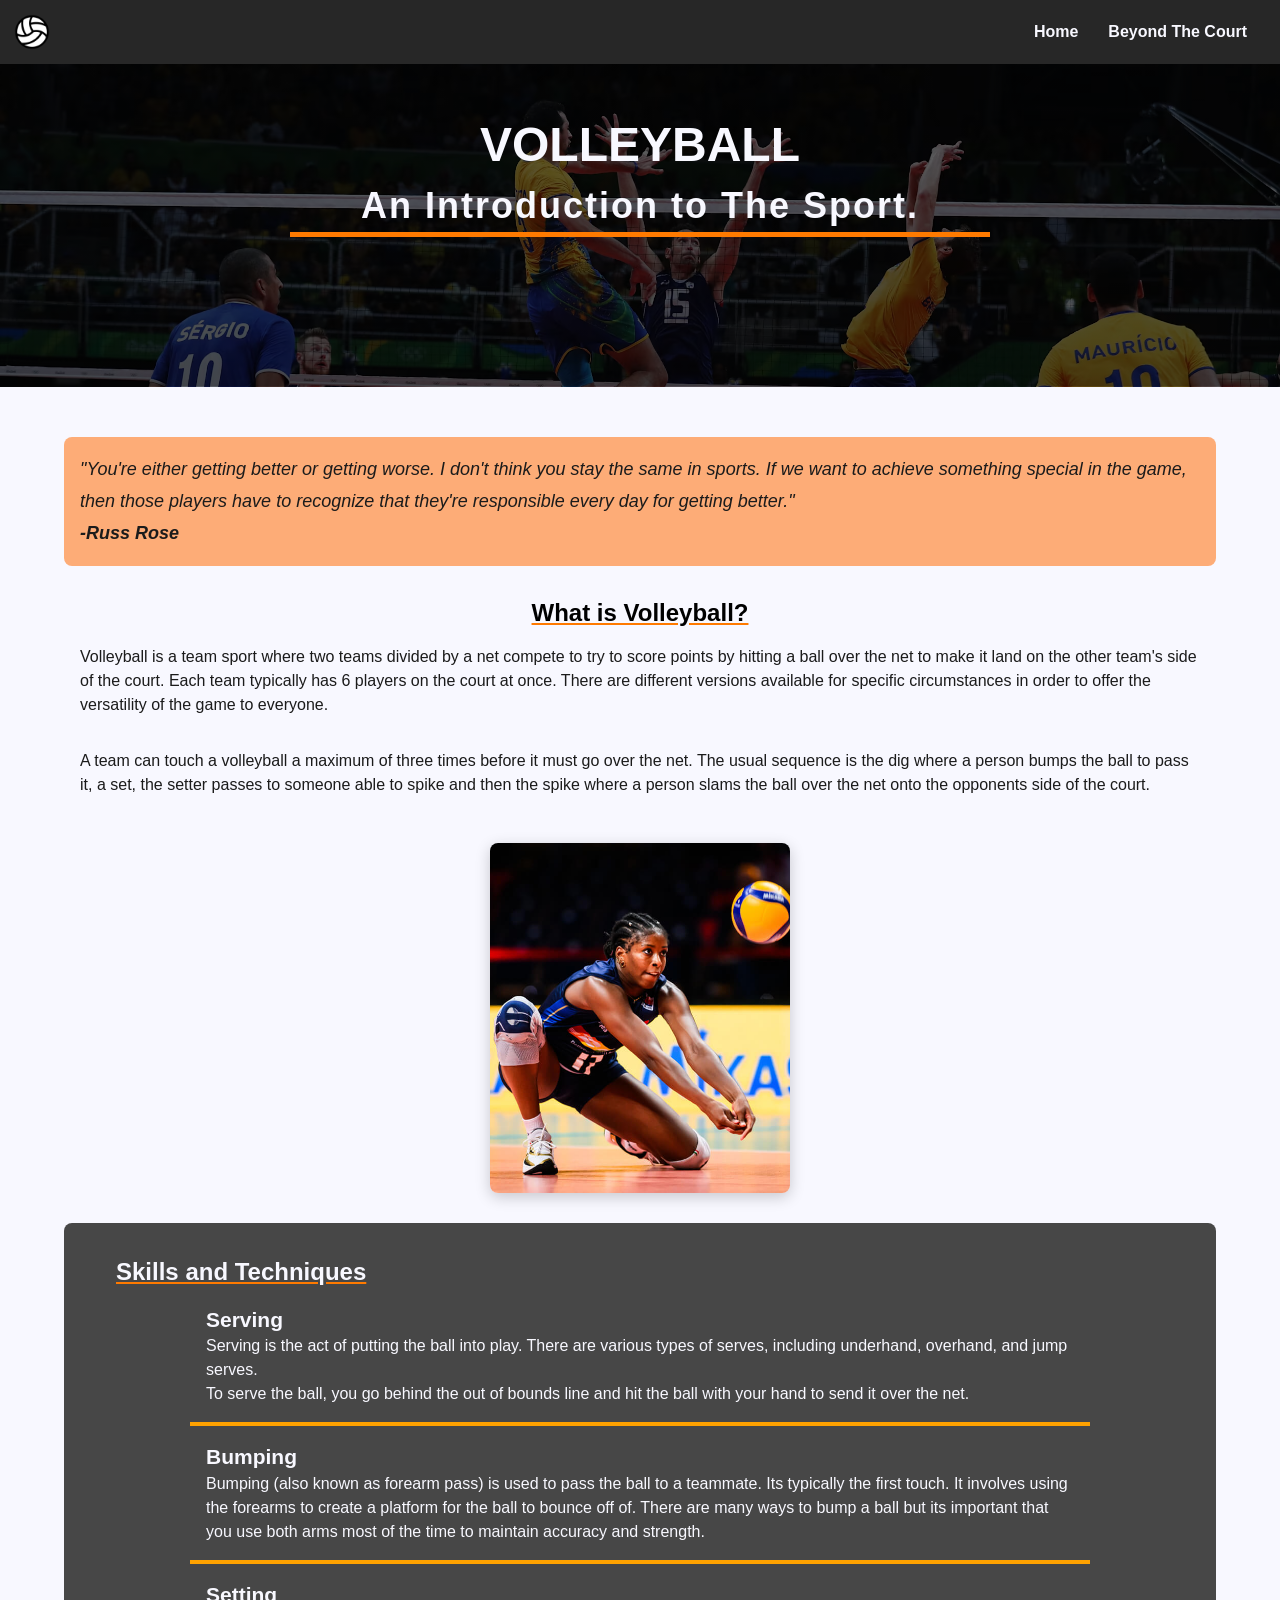
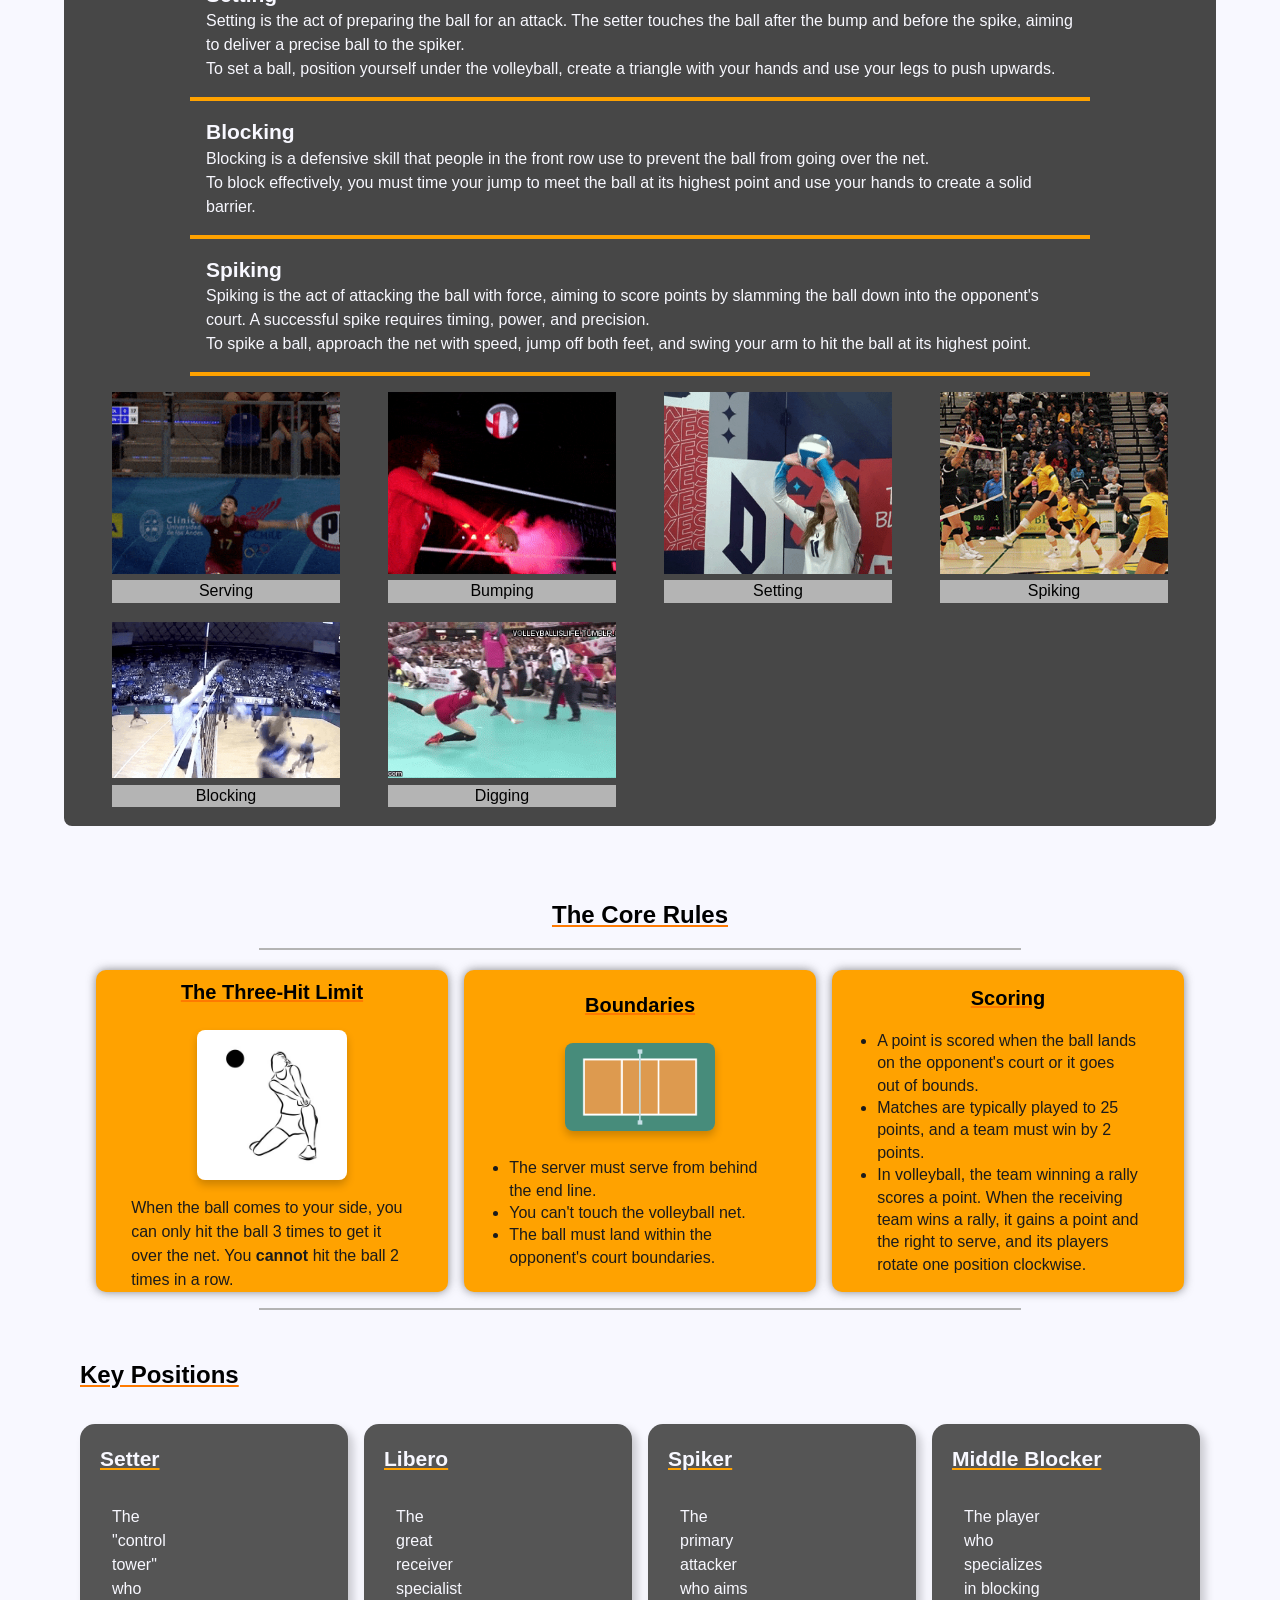
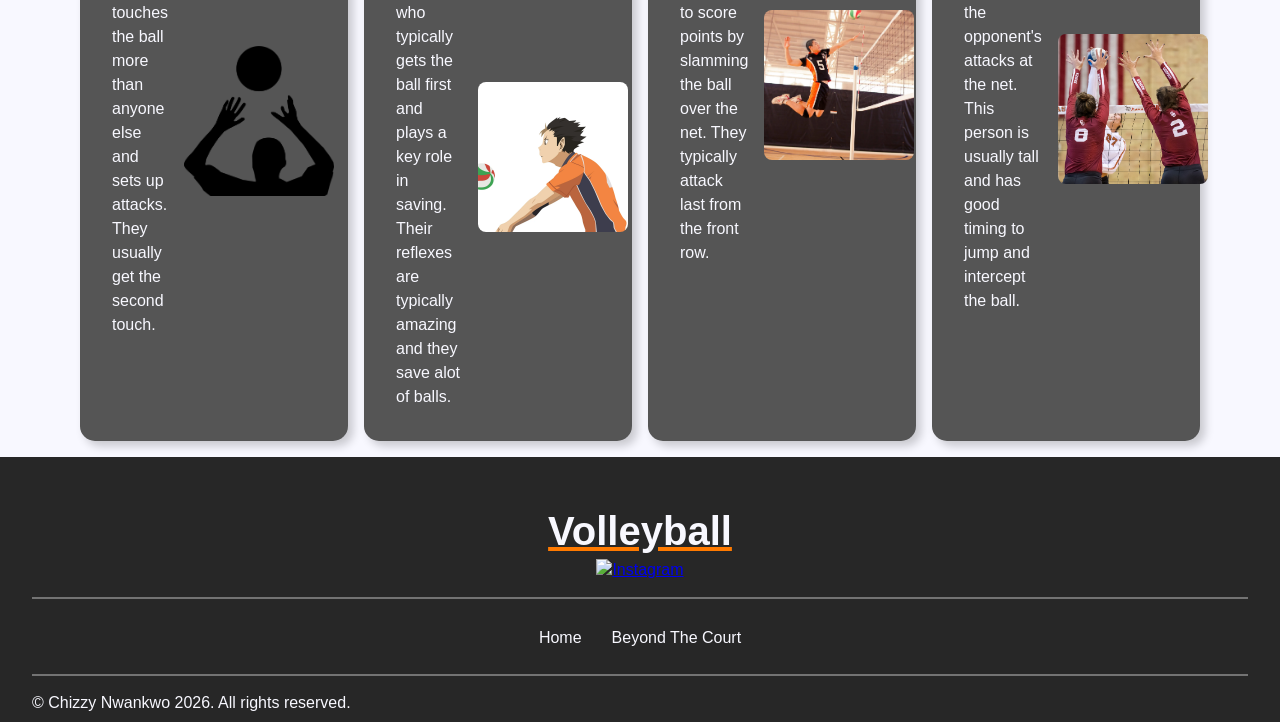
==== commit 2debe2aa: "June 14 - 2026" ====
--- a/index.html
+++ b/index.html
@@ -3,7 +3,7 @@
   Course: Web Development II
   Teacher: Mr. Hardman
   School: Pembina Trails Collegiate
-  Date Last Modified: June 11 2026
+  Date Last Modified: June 14 2026
 -->
 <!doctype html>
 <html lang="en">
@@ -163,21 +163,23 @@
         Styling the section that holds all the core rules
         I'm giving it a padding of 16px because I want there to be
         null space for the core rule cards.
-        The background is dark grey to make the cards pop out and so the user will focus more on the content.
       */
       #core-rules-container {
         margin-top: 40px;
         border-radius: 8px;
-        background-color: #474747;
         padding: 32px;
       }
 
       /*
-        Styling the h3 in the container and giving it a text color of
-        ghostwhite because the background is darker.
+        Styling the h3 in the container
       */
       #core-rules-container h3 {
-        color: ghostwhite;
+        text-align: center;
+      }
+
+      #core-rules-container hr {
+        margin-top: 16px;
+        border: 1.5px solid #b4b4b4;
       }
 
       /*
@@ -196,8 +198,9 @@
       */
       #core-rules {
         display: grid;
-        grid-template-columns: repeat(auto-fit, minmax(250px, 1fr));
-        grid-auto-rows: 1fr;
+        grid-template-columns: repeat(auto-fit, minmax(150px, 1fr));
+        grid-template-columns: repeat(auto-fit, minmax(350px, 1fr));
+        justify-content: center;
         margin-top: 20px;
         gap: 16px;
         margin: 20 0;
@@ -220,8 +223,8 @@
         align-items: center;
         justify-content: center;
         background-color: #ffa200;
-        box-shadow: 0px 0px 10px rgba(255, 255, 255, 0.2);
-        border-radius: 8px;
+        box-shadow: 0px 0px 10px rgba(56, 56, 56, 0.6);
+        border-radius: 10px;
       }
 
       /*
@@ -268,8 +271,8 @@
         display: grid;
         margin: 16px;
         justify-content: center;
-        grid-template-columns: repeat(2, 1fr);
-        grid-template-rows: repeat(2, 1fr);
+        grid-template-columns: repeat(auto-fit, minmax(350px, 1fr));
+        grid-template-columns: repeat(auto-fit, minmax(250px, 1fr));
         gap: 16px;
       }
 
@@ -583,6 +586,7 @@
         -->
         <section id="core-rules-container">
           <h3>The Core Rules</h3>
+          <hr />
           <div id="core-rules">
             <div class="core-rule-card">
               <h4>The Three-Hit Limit</h4>
@@ -633,6 +637,7 @@
               </ul>
             </div>
           </div>
+          <hr />
         </section>
 
         <!-- 
--- a/stylesheets/website-styles.css
+++ b/stylesheets/website-styles.css
@@ -45,17 +45,13 @@
   overflow-x: hidden;
   font-size: 1.6rem;
 }
+
+/* 
+  This wrapper is for my liquid layout. 
+*/
 #main-wrapper {
-  width: 95%;
-  margin: 0 auto;
-}
-
-main {
-  /* 
-    I am using a liquid layout
-  */
-  width: 70%;
-  max-width: 960px;
+  width: 90%;
+  max-width: 1200px;
   margin: 0 auto;
 }
 
@@ -77,9 +73,9 @@
   padding-bottom: 150px;
   width: 100%;
   max-width: 1920px;
-  margin: 0 auto;
   display: flex;
   flex-direction: column;
+  justify-content: center;
   top: 0;
   z-index: 100;
 }
@@ -190,14 +186,16 @@
 }
 
 h2 {
+  display: inline;
   text-align: center;
+  width: 60%;
+  max-width: 700px;
+  margin: 0 auto;
   color: ghostwhite;
   font-size: 36px;
   margin-top: 50px;
   letter-spacing: 2px;
-  -webkit-text-decoration: underline 5px #ff7a00;
-  text-decoration: underline 5px #ff7a00;
-  text-underline-offset: 25px;
+  border-bottom: 5px solid #ff7a00;
 }
 
 h3 {
@@ -285,8 +283,9 @@
     This makes the button a square then we turn 
     it into a circle using border-radius.
   */
-  width: 45px;
-  height: 45px;
+  width: 40px;
+  height: 40px;
+  aspect-ratio: 1/1;
 
   border: none;
   /* 
@@ -378,11 +377,9 @@
   information from the socials. 
 */
 footer hr {
-  /* vw is viewport width. This makes the hr take up 
-  the entire width of the viewport. */
-  width: 100vw;
-  border-color: #737373;
-  margin: 16px;
+  width: 100%;
+  border: none;
+  border-bottom: 2px solid #737373;
   margin: 0 auto;
   padding: 8px;
 }
@@ -411,4 +408,5 @@
 #footer-legal-copyright {
   position: absolute;
   top: 100%;
-}
+  background-color: #272727;
+}
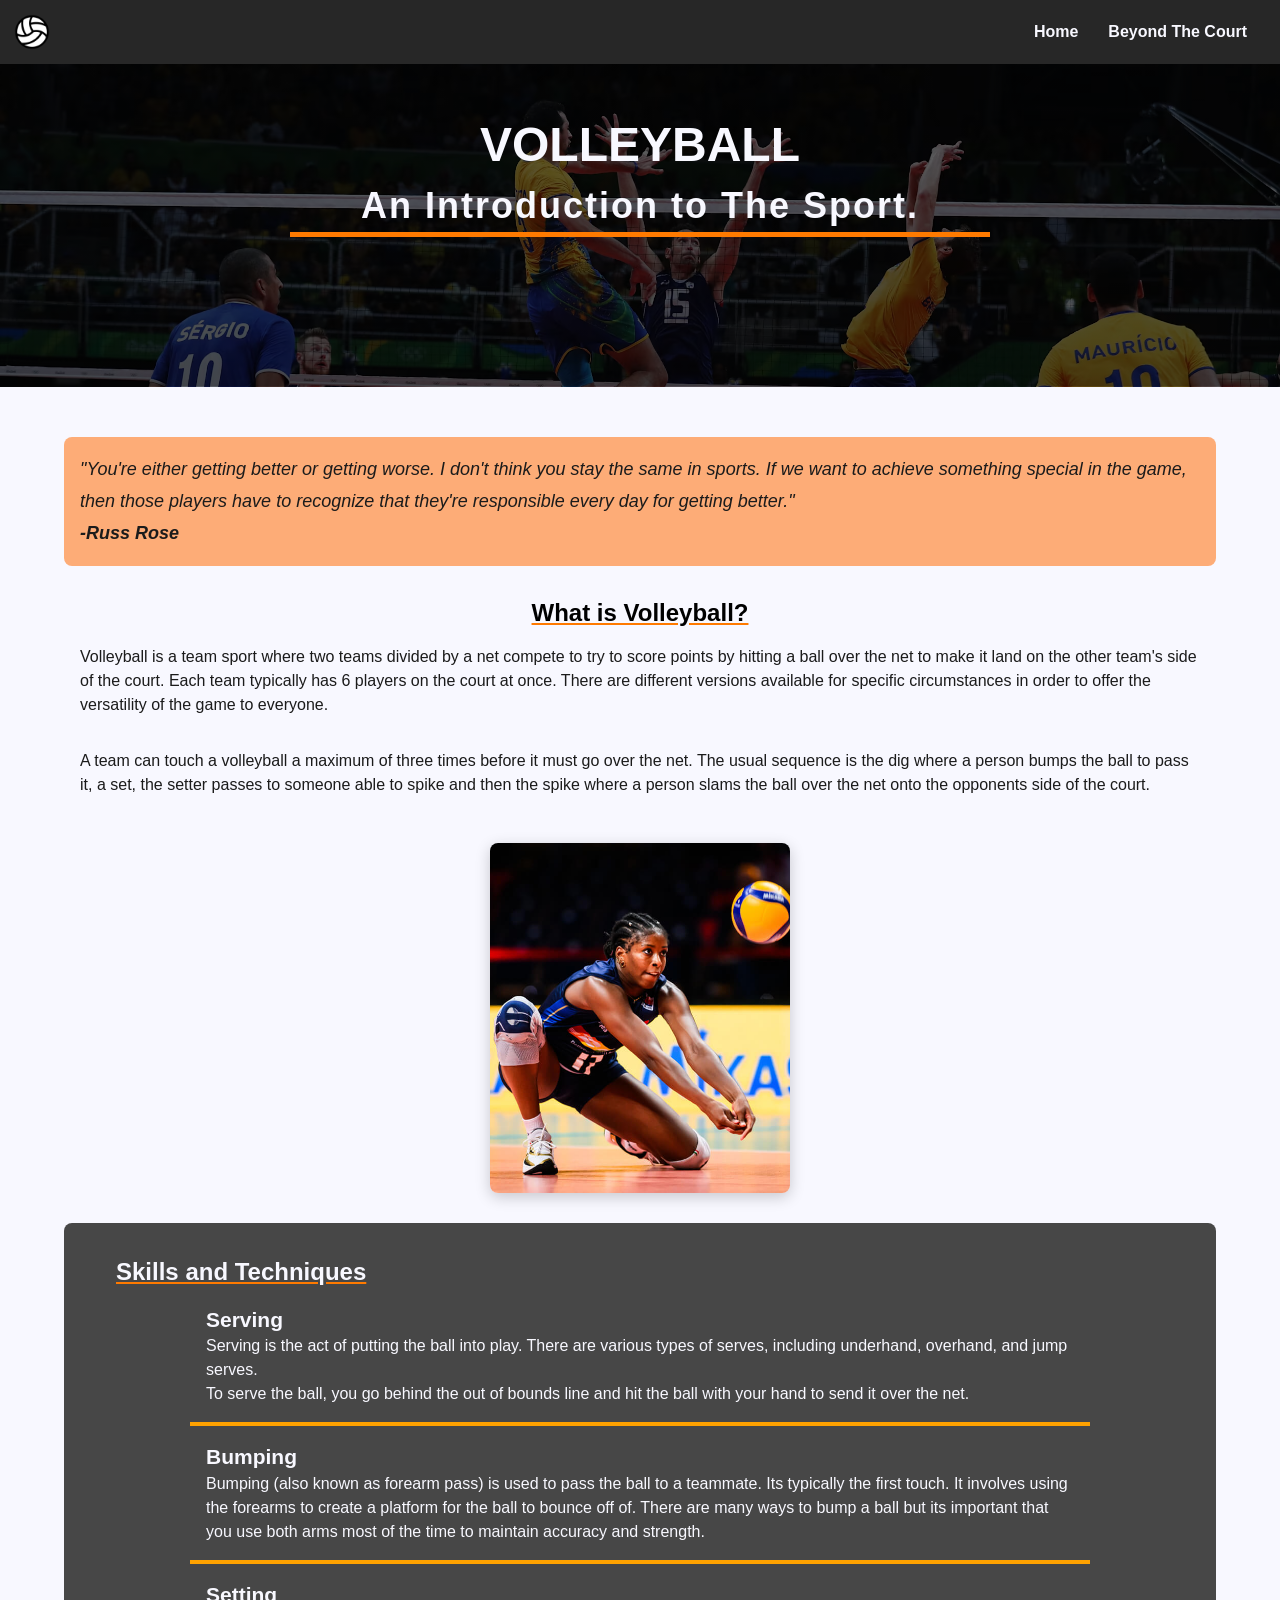
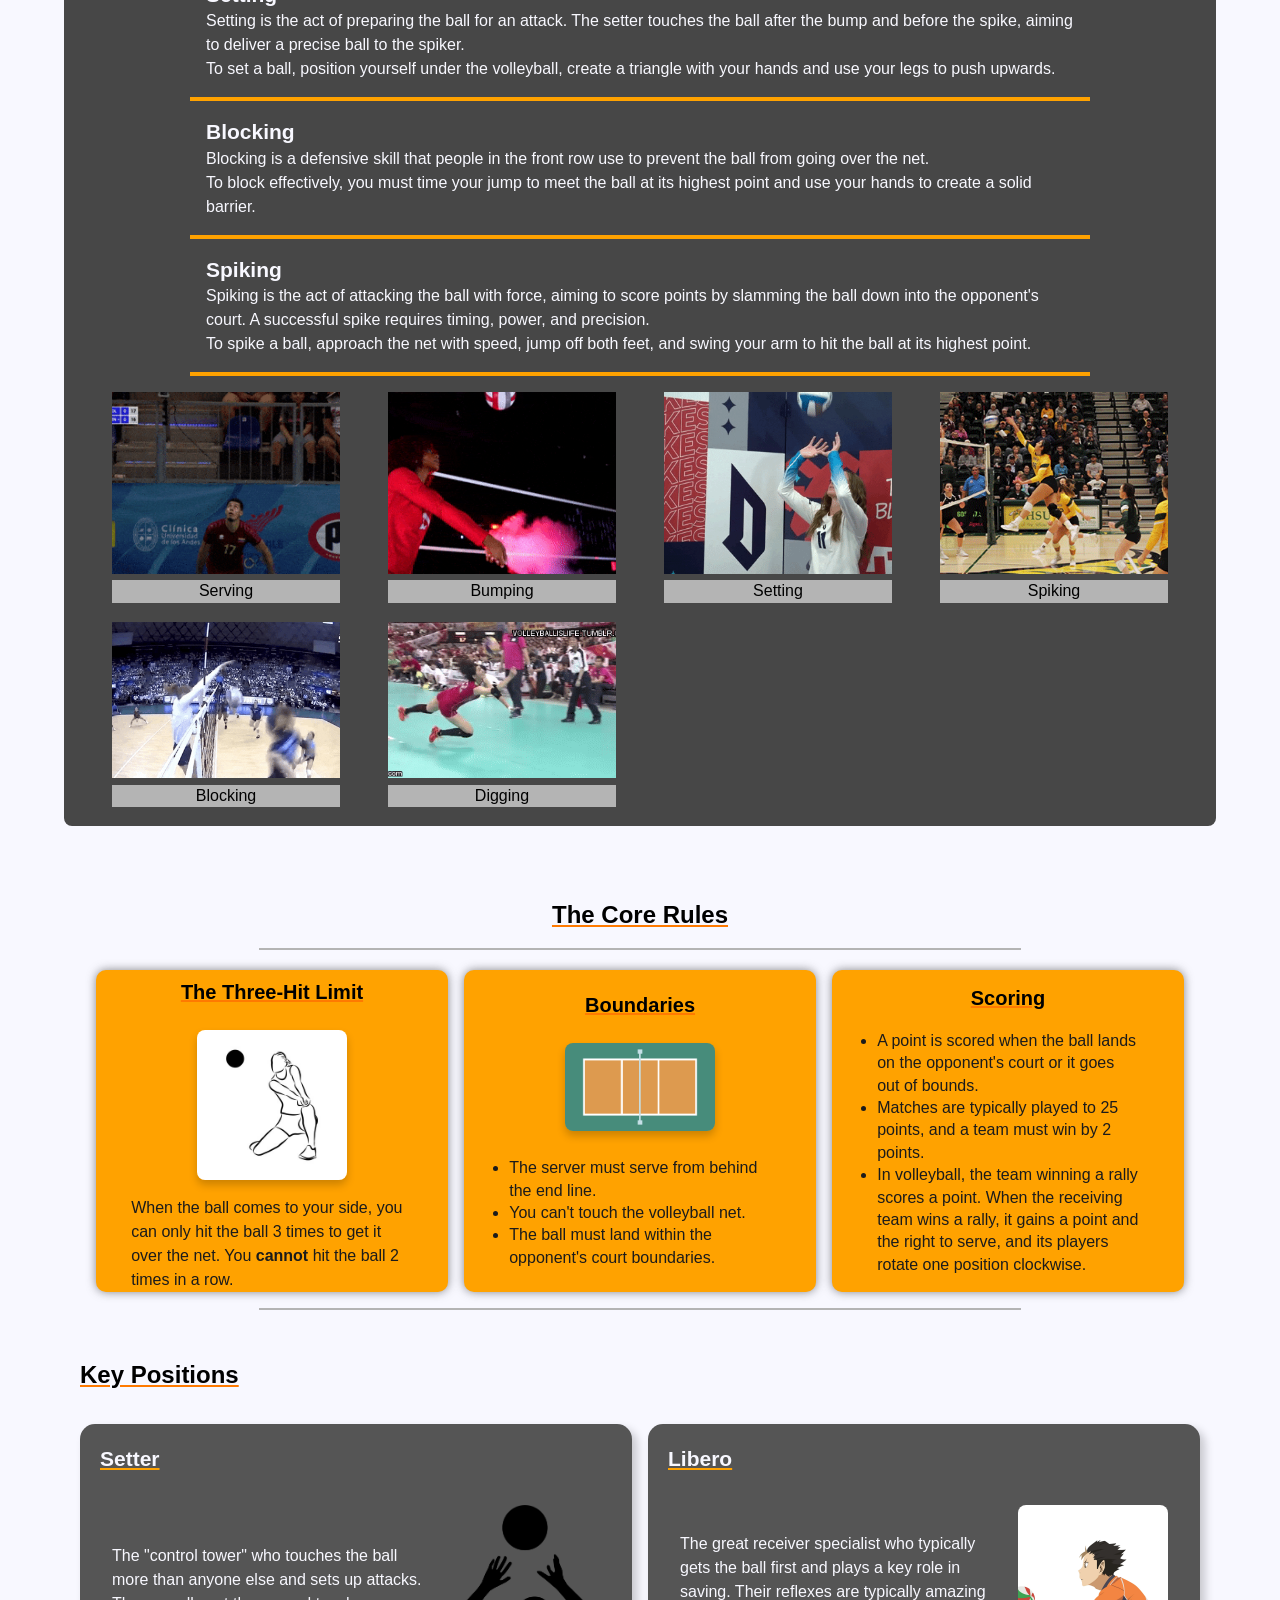
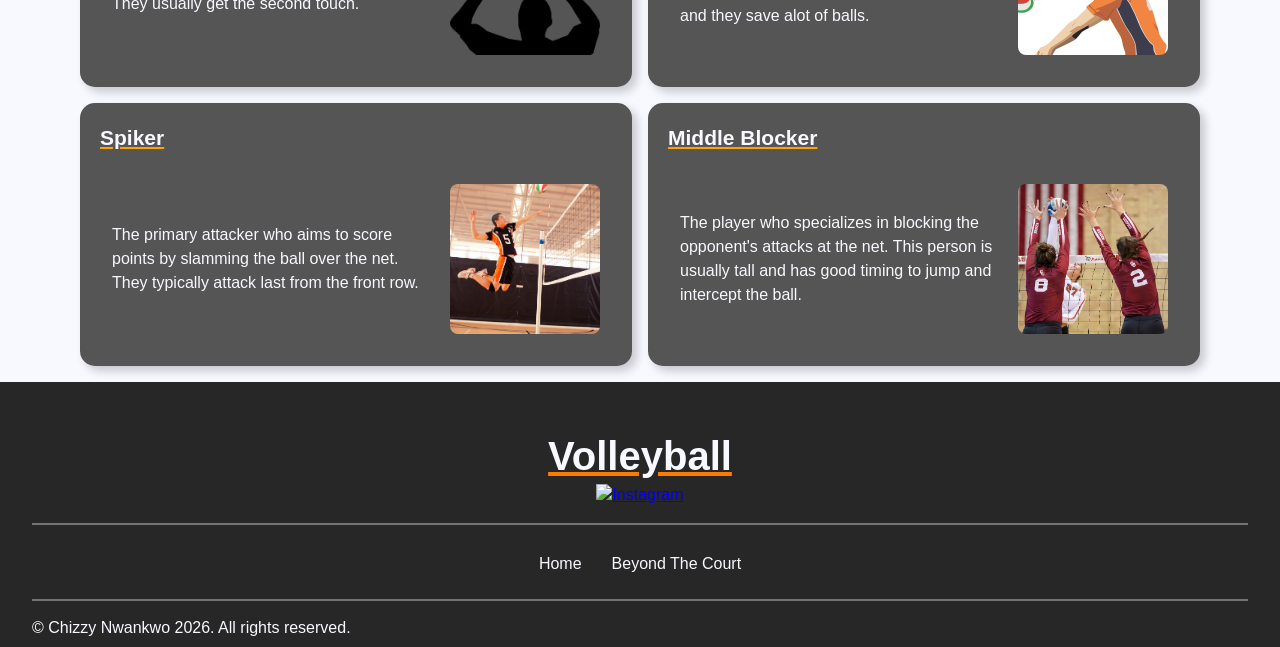
==== commit c4f5f549: "Fixed the volleyball position grid layout" ====
--- a/index.html
+++ b/index.html
@@ -199,7 +199,7 @@
       #core-rules {
         display: grid;
         grid-template-columns: repeat(auto-fit, minmax(150px, 1fr));
-        grid-template-columns: repeat(auto-fit, minmax(350px, 1fr));
+        /* grid-template-columns: repeat(auto-fit, minmax(350px, 1fr)); */
         justify-content: center;
         margin-top: 20px;
         gap: 16px;
@@ -271,8 +271,8 @@
         display: grid;
         margin: 16px;
         justify-content: center;
-        grid-template-columns: repeat(auto-fit, minmax(350px, 1fr));
-        grid-template-columns: repeat(auto-fit, minmax(250px, 1fr));
+        grid-template-columns: repeat(2, minmax(350px, 1fr));
+        grid-template-rows: repeat(auto-fit, minmax(250px, 1fr));
         gap: 16px;
       }
 
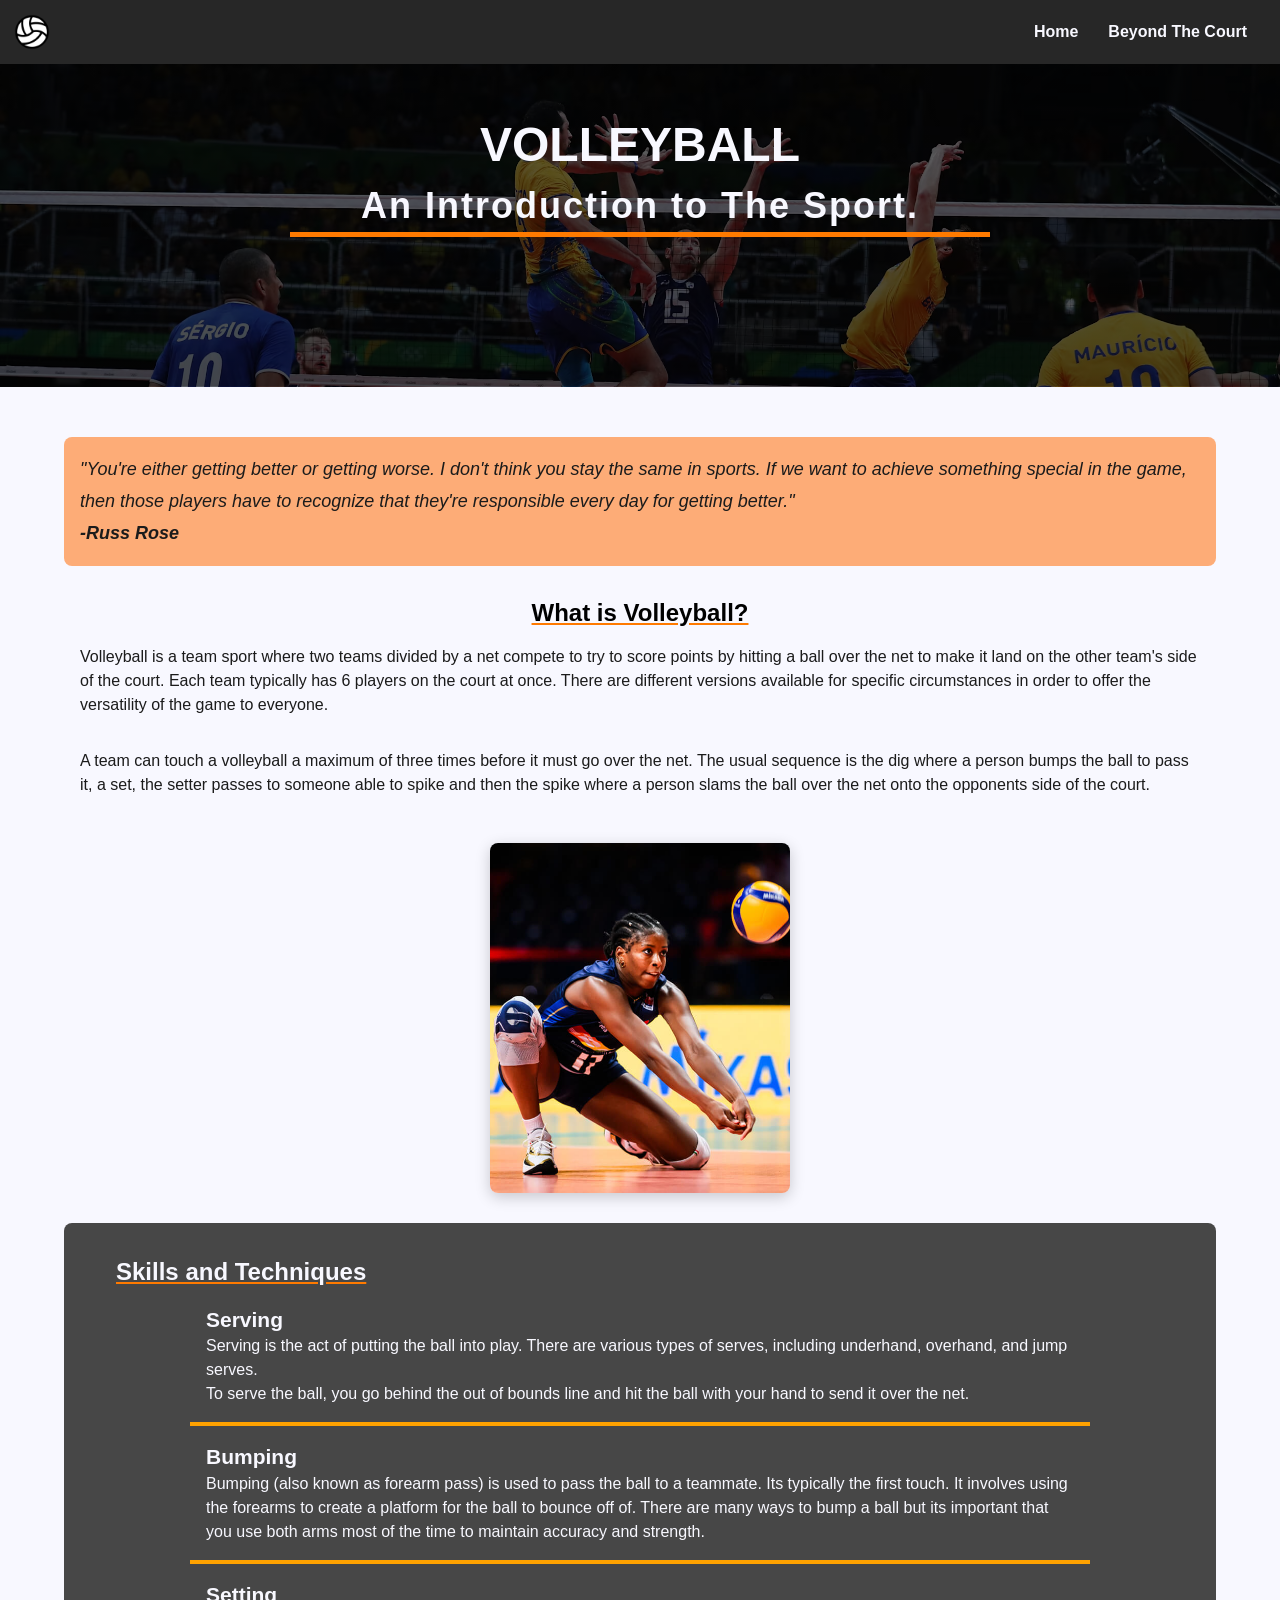
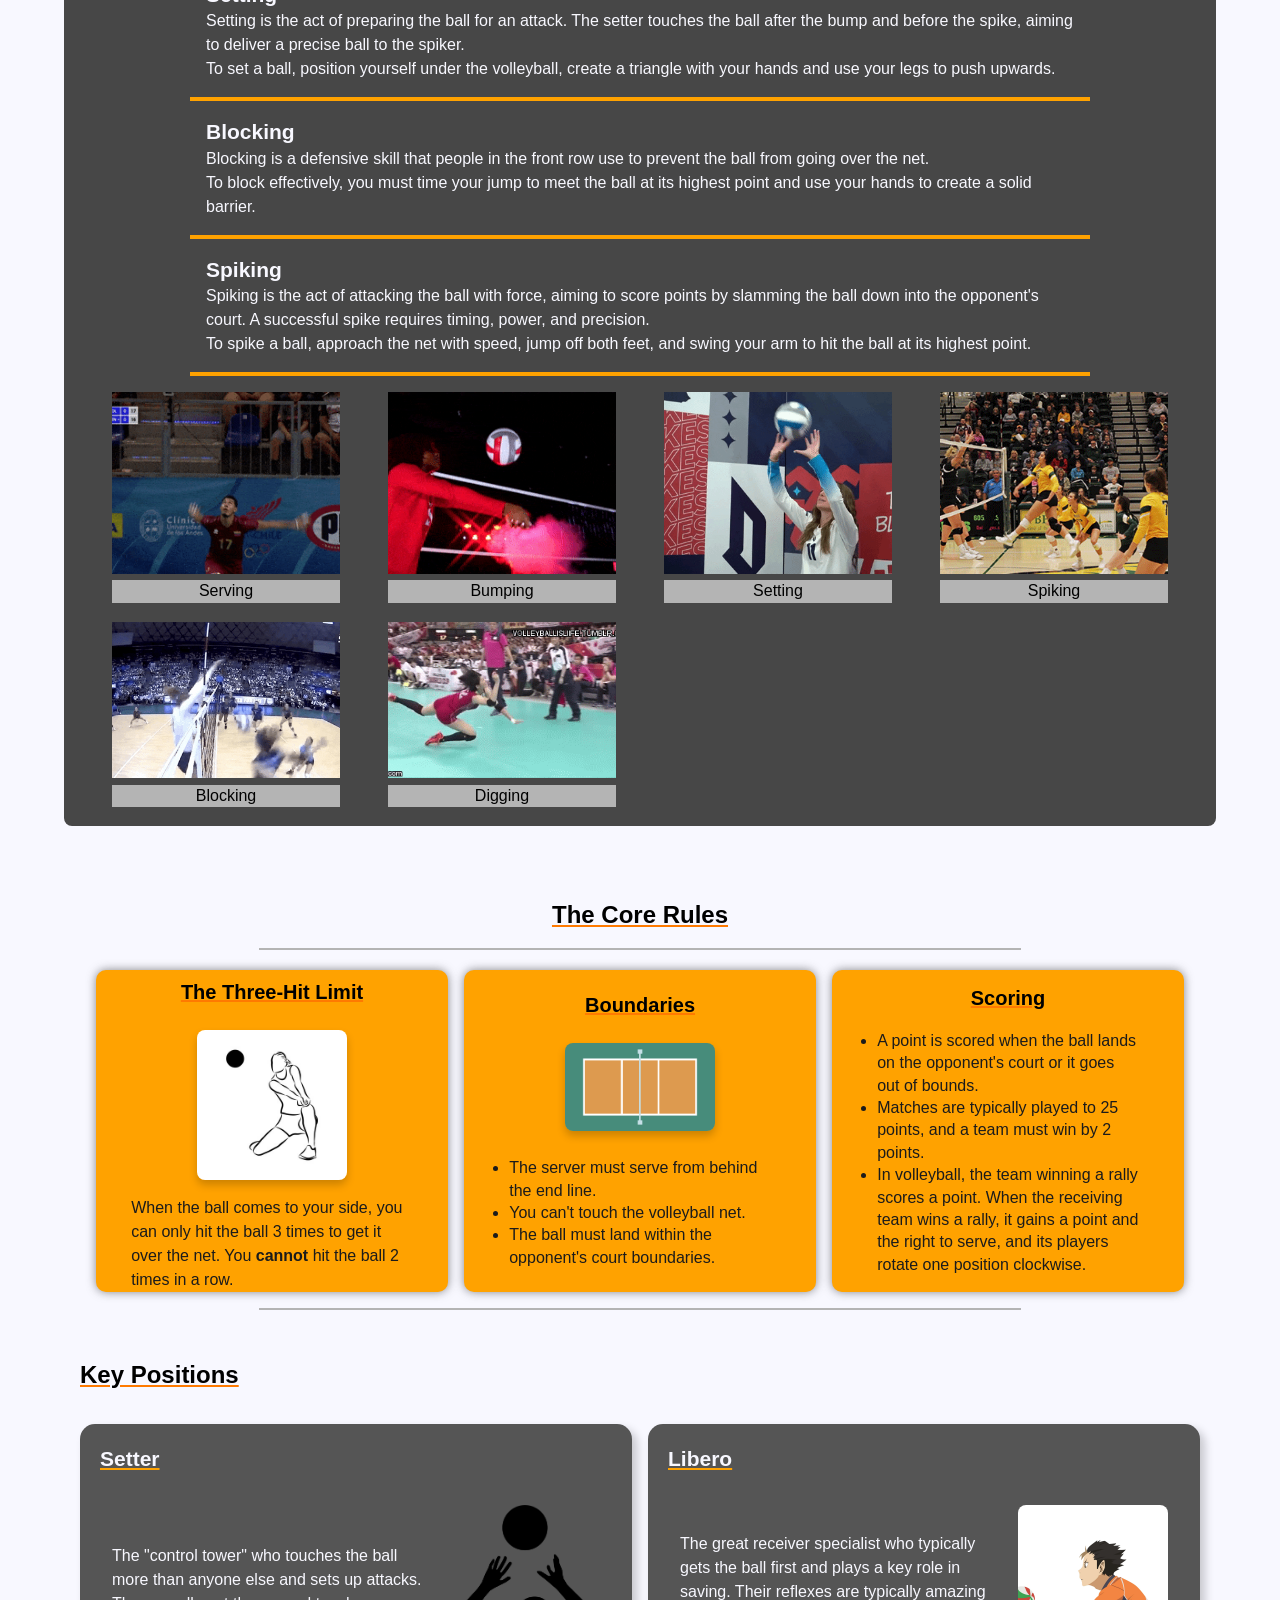
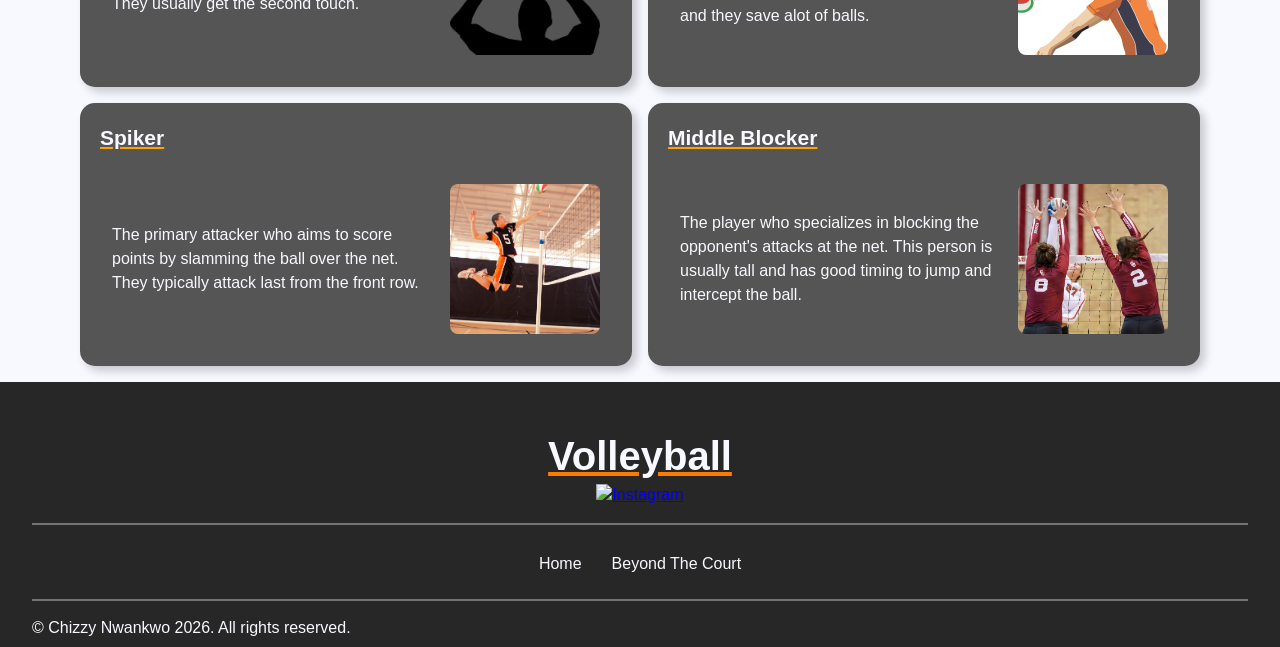
==== commit 11283270: "Updated top comment" ====
--- a/index.html
+++ b/index.html
@@ -3,7 +3,7 @@
   Course: Web Development II
   Teacher: Mr. Hardman
   School: Pembina Trails Collegiate
-  Date Last Modified: June 14 2026
+  Date Last Modified: June 15 2026
 -->
 <!doctype html>
 <html lang="en">
